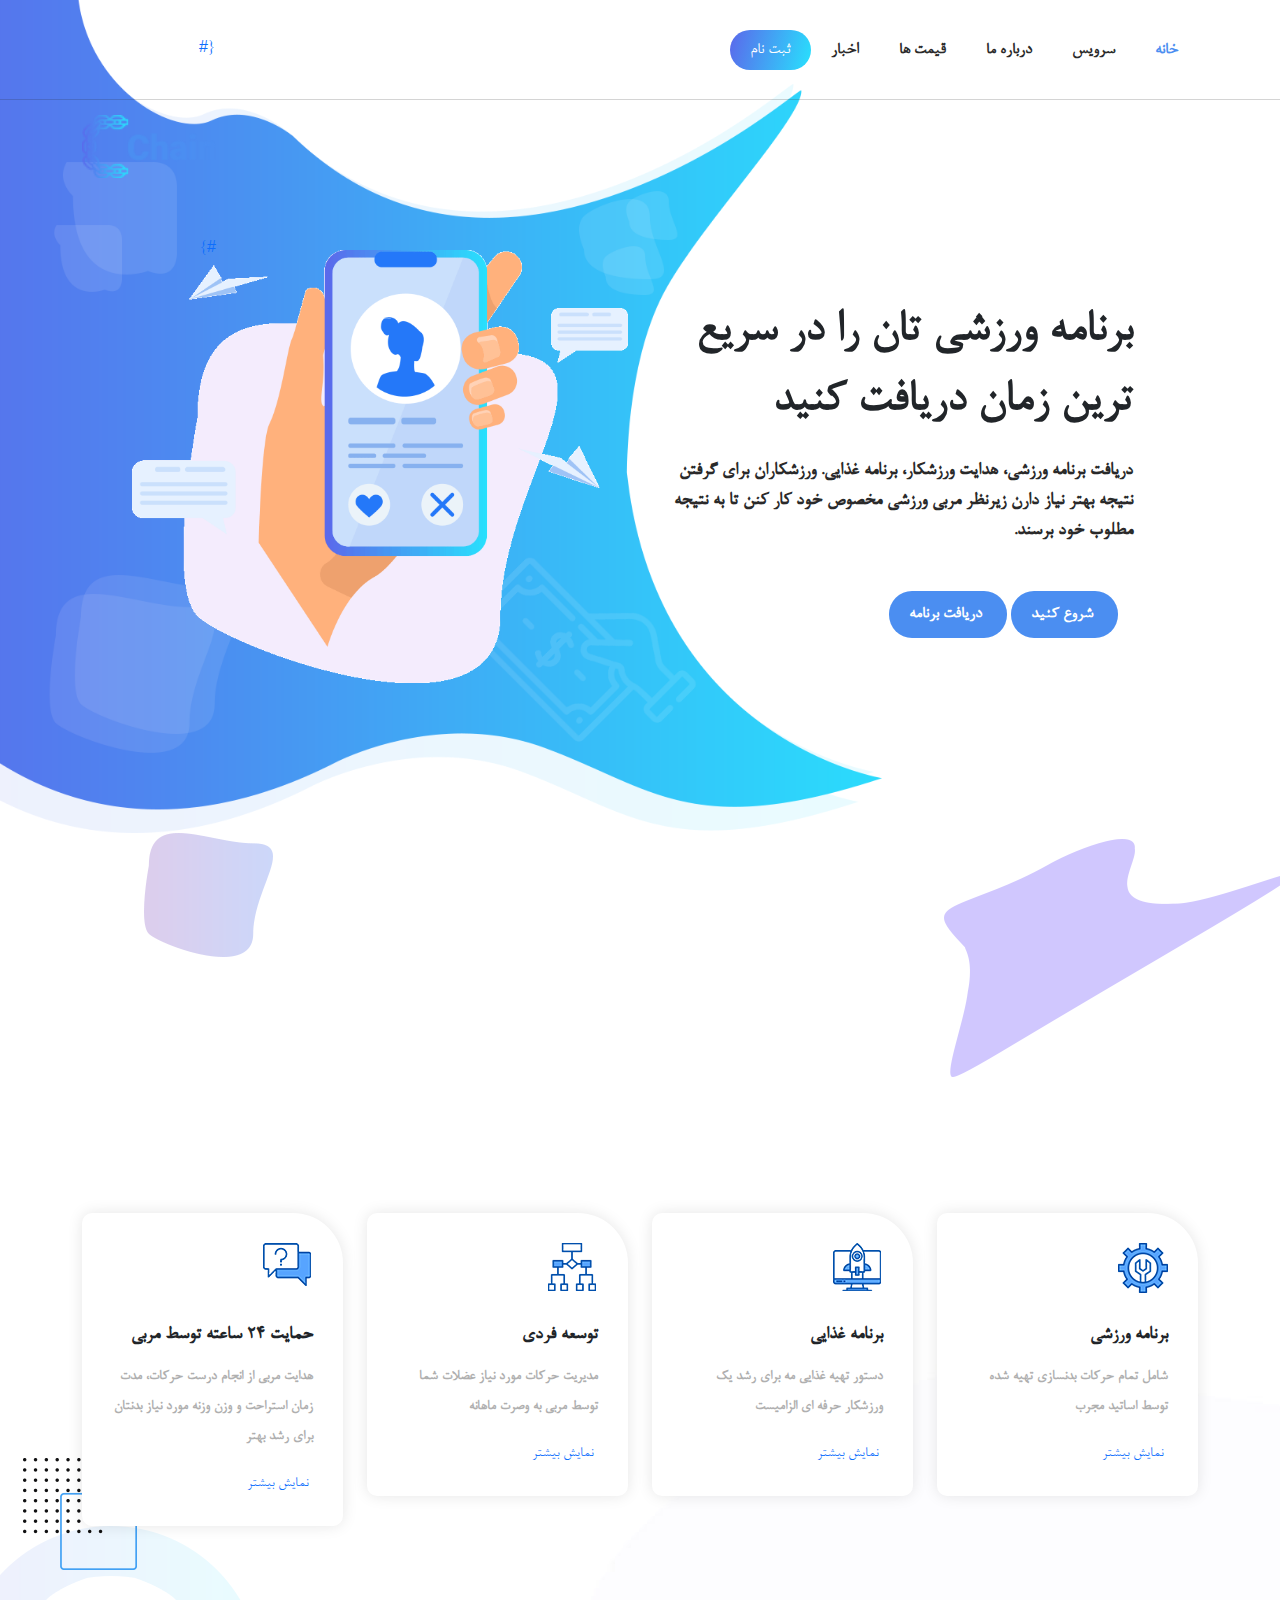
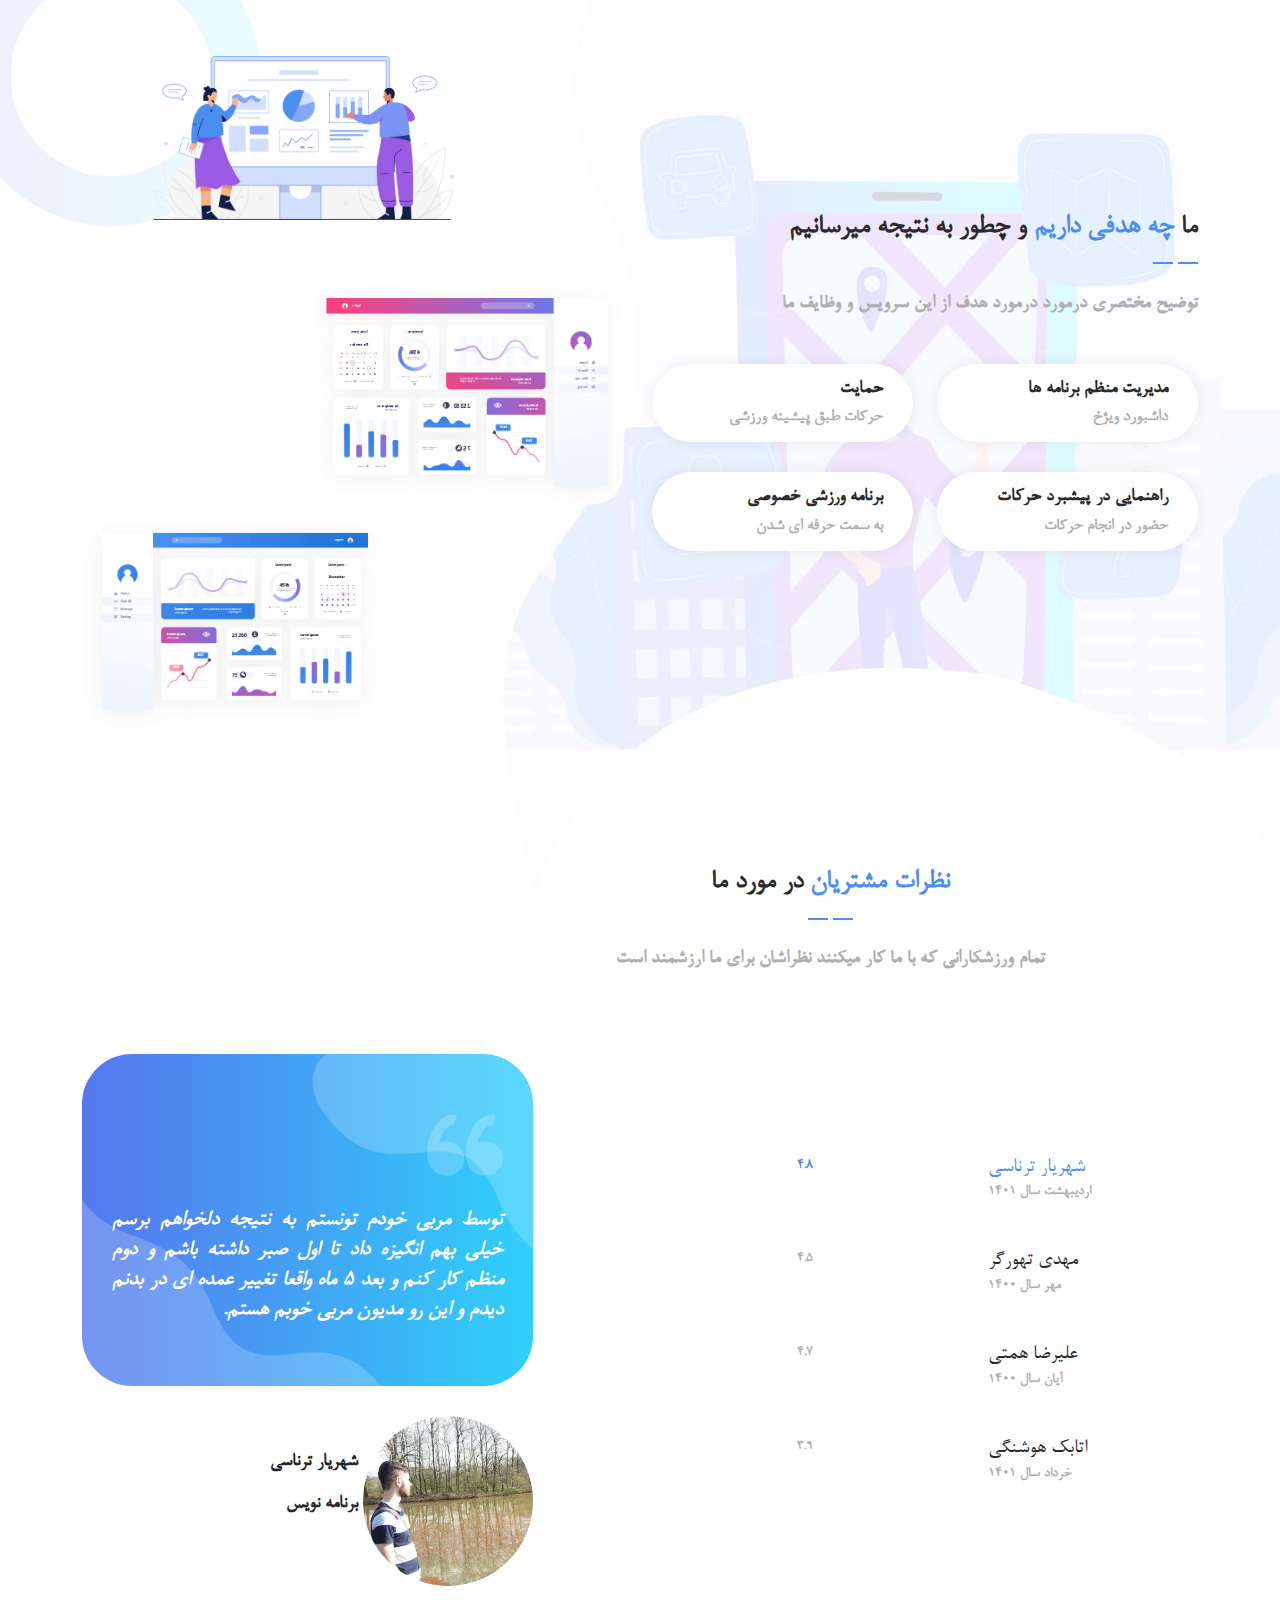
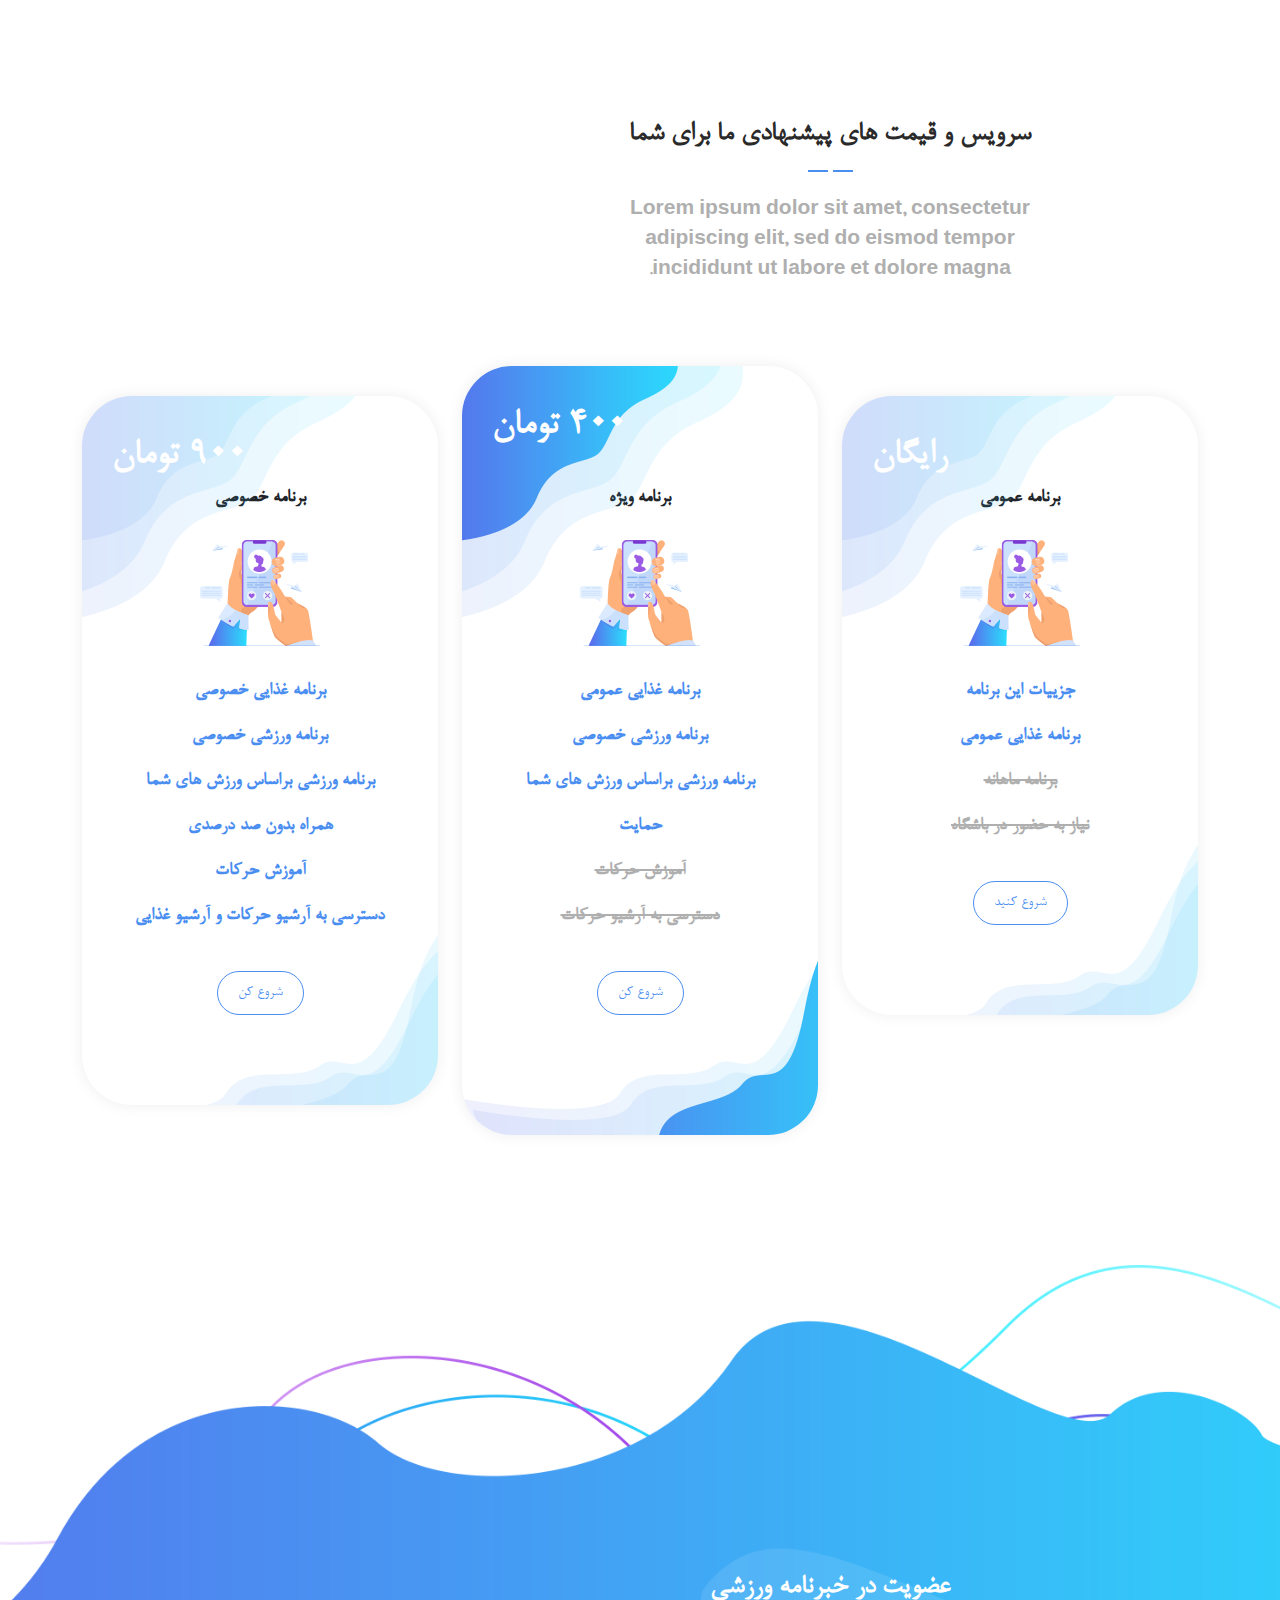
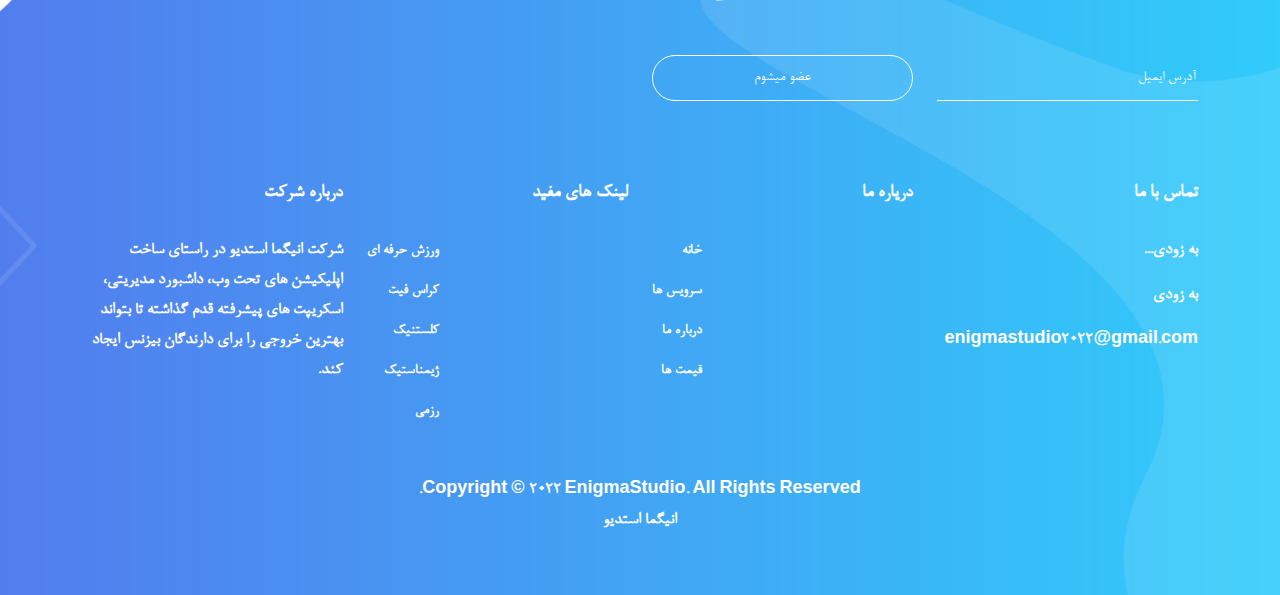
==== templates/index.html @ 5695d3a9 "all design main page sets" ====
<!DOCTYPE html>
<html lang="en">
<head>
    <meta charset="UTF-8">
    <meta name="viewport" content="width=device-width, initial-scale=1, shrink-to-fit=no">
    <meta name="description" content="دریافت برنامه ورزشی توسط اساتید مجرب و سایتی برای رشد فردی یک ورزشکار">
    <meta name="author" content="Shahriyar Tarnasi">
    <title>Coach Program</title>
    <link href="/assets/site/vendor/bootstrap/css/bootstrap.min.css" rel="stylesheet">
    <link rel="stylesheet" href="https://use.fontawesome.com/releases/v5.8.1/css/all.css"
          integrity="sha384-50oBUHEmvpQ+1lW4y57PTFmhCaXp0ML5d60M1M7uH2+nqUivzIebhndOJK28anvf" crossorigin="anonymous">
    <link rel="stylesheet" href="/assets/site/css/main.css">
    <link rel="stylesheet" href="/assets/site/css/animated.css">
    <link rel="stylesheet" href="/assets/site/css/owl.css">
</head>
<body dir="rtl">
<!-- ***** Preloader Start ***** -->
<div id="js-preloader" class="js-preloader">
    <div class="preloader-inner">
        <span class="dot"></span>
        <div class="dots">
            <span></span>
            <span></span>
            <span></span>
        </div>
    </div>
</div>
<!-- ***** Preloader End ***** -->

<!-- ***** Header Area Start ***** -->
<header class="header-area header-sticky wow slideInDown" data-wow-duration="0.75s" data-wow-delay="0s">
    <div class="container">
        <div class="row">
            <div class="col-12">
                <nav class="main-nav">
                    <!-- ***** Logo Start ***** -->
                    <a href="index.html" class="logo">
                        {#                        <img src="/assets/site/images/logo.png" alt="Chain App Dev">#}
                    </a>
                    <!-- ***** Logo End ***** -->
                    <!-- ***** Menu Start ***** -->
                    <ul class="nav">
                        <li class="scroll-to-section"><a href="#top" class="active">خانه</a></li>
                        <li class="scroll-to-section"><a href="#services">سرویس</a></li>
                        <li class="scroll-to-section"><a href="#about">درباره ما</a></li>
                        <li class="scroll-to-section"><a href="#pricing">قیمت ها</a></li>
                        <li class="scroll-to-section"><a href="#newsletter">اخبار</a></li>
                        <li>
                            <div class="gradient-button"><a id="modal_trigger" href="#modal"><i
                                    class="fa fa-sign-in-alt"></i> ثبت نام</a></div>
                        </li>
                    </ul>
                    <a class='menu-trigger'>
                        <span>منو</span>
                    </a>
                    <!-- ***** Menu End ***** -->
                </nav>
            </div>
        </div>
    </div>
</header>
<!-- ***** Header Area End ***** -->
<div id="modal" class="popupContainer" style="display:none;">
    <div class="popupHeader">
        <span class="header_title">ورود</span>
        <span class="modal_close"><i class="fa fa-times"></i></span>
    </div>
    <section class="popupBody">
        <!-- Social Login -->
        <div class="social_login">
            <div class="action_btns">
                <div class="one_half"><a href="#" id="login_form" class="btn">ورود</a></div>
                <div class="one_half last"><a href="#" id="register_form" class="btn">ثبت نام</a></div>
            </div>
        </div>

        <!-- Username & Password Login form -->
        <div class="user_login">
            <form>
                <label>ایمیل</label>
                <input type="text"/>
                <br/>
                <label>پسورد</label>
                <input type="password"/>
                <br/>
                <div class="checkbox">
                    <input id="remember" type="checkbox"/>
                    <label for="remember">مرا به خاطر بسپار</label>
                </div>
                <div class="action_btns">
                    <div class="one_half"><a href="#" class="btn back_btn"><i class="fa fa-angle-double-left"></i> برگشت</a>
                    </div>
                    <div class="one_half last"><a href="#" class="btn btn_red">ورود</a></div>
                </div>
            </form>

            <a href="#" class="forgot_password">فراموشی رمز عبور؟</a>
        </div>
        <div class="user_register">
            <form>
                <label>نام و نام خانوادگی</label>
                <input type="text"/>
                <br/>
                <label>ایمیل</label>
                <input type="email"/>
                <br/>
                <label>پسورد</label>
                <input type="password"/>
                <br/>
                <div class="checkbox">
                    <input id="send_updates" type="checkbox"/>
                    <label for="send_updates">دریافت ایمیل اخبار ورزشی</label>
                </div>

                <div class="action_btns">
                    <div class="one_half"><a href="#" class="btn back_btn"><i class="fa fa-angle-double-left"></i> برگشت</a>
                    </div>
                    <div class="one_half last"><a href="#" class="btn btn_red">ثبت نام</a></div>
                </div>
            </form>
        </div>
    </section>
</div>
<div class="main-banner wow fadeIn" id="top" data-wow-duration="1s" data-wow-delay="0.5s">
    <div class="container">
        <div class="row">
            <div class="col-lg-12">
                <div class="row">
                    <div class="col-lg-6 align-self-center">
                        <div class="left-content show-up header-text wow fadeInLeft" data-wow-duration="1s"
                             data-wow-delay="1s">
                            <div class="row">
                                <div class="col-lg-12">
                                    <h2>برنامه ورزشی تان را در سریع ترین زمان دریافت کنید</h2>
                                    <p>دریافت برنامه ورزشی، هدایت ورزشکار، برنامه غذایی. ورزشکاران برای گرفتن نتیجه بهتر
                                        نیاز دارن زیرنظر مربی ورزشی مخصوص خود کار کنن تا به نتیجه مطلوب خود برسند.</p>
                                </div>
                                <div class="col-lg-12">
                                    <div class="white-button first-button scroll-to-section">
                                        <a href="#contact"><i class="fa fa-circle-notch"></i> شروع کنید </a>
                                    </div>
                                    <div class="white-button scroll-to-section">
                                        <a href="#contact"><i class="fa fa-receipt"></i> دریافت برنامه </a>
                                    </div>
                                </div>
                            </div>
                        </div>
                    </div>
                    <div class="col-lg-6">
                        <div class="right-image wow fadeInRight" data-wow-duration="1s" data-wow-delay="0.5s">
                            <img src="/assets/site/images/slider-dec.png" alt="">
                        </div>
                    </div>
                </div>
            </div>
        </div>
    </div>
</div>
<div id="services" class="services section">
    <div class="container">
        <div class="row">
            <div class="col-lg-8 offset-lg-2">
                <div class="section-heading  wow fadeInDown" data-wow-duration="1s" data-wow-delay="0.5s">
                    <h4 class="h3">دریافت <em>برنامه و تغذیه</em> برای شما</h4>
                    <img src="/assets/site/images/heading-line-dec.png" alt="">
                    <p>ویزگی های برنامه شامل تمام حرکات بدنسازی که در داشبورد شما قابل نمایش است. همچنین تمام غذا هایی
                        مه یک ورزشکار در مسیر رشد خود نیاز دارد در پنل خود به راحتی قابل دسترسی است.</p>
                </div>
            </div>
        </div>
    </div>
    <div class="container">
        <div class="row">
            <div class="col-lg-3">
                <div class="service-item first-service">
                    <div class="icon"></div>
                    <h4>برنامه ورزشی</h4>
                    <p>شامل تمام حرکات بدنسازی تهیه شده توسط اساتید مجرب</p>
                    <div class="text-button">
                        <a href="#"><i class="fa fa-arrow-left"></i> نمایش بیشتر</a>
                    </div>
                </div>
            </div>
            <div class="col-lg-3">
                <div class="service-item second-service">
                    <div class="icon"></div>
                    <h4>برنامه غذایی</h4>
                    <p>دستور تهیه غذایی مه برای رشد یک ورزشکار حرفه ای الزامیست</p>
                    <div class="text-button">
                        <a href="#"><i class="fa fa-arrow-left"></i> نمایش بیشتر</a>
                    </div>
                </div>
            </div>
            <div class="col-lg-3">
                <div class="service-item third-service">
                    <div class="icon"></div>
                    <h4>توسعه فردی</h4>
                    <p>مدیریت حرکات مورد نیاز عضلات شما توسط مربی به وصرت ماهانه</p>
                    <div class="text-button">
                        <a href="#"><i class="fa fa-arrow-left"></i> نمایش بیشتر</a>
                    </div>
                </div>
            </div>
            <div class="col-lg-3">
                <div class="service-item fourth-service">
                    <div class="icon"></div>
                    <h4>حمایت 24 ساعته توسط مربی</h4>
                    <p>هدایت مربی از انجام درست حرکات، مدت زمان استراحت و وزن وزنه مورد نیاز بدنتان برای رشد بهتر</p>
                    <div class="text-button">
                        <a href="#"><i class="fa fa-arrow-left"></i> نمایش بیشتر</a>
                    </div>
                </div>
            </div>
        </div>
    </div>
</div>

<div id="about" class="about-us section">
    <div class="container">
        <div class="row">
            <div class="col-lg-6 align-self-center">
                <div class="section-heading">
                    <h4>ما <em>چه هدفی داریم</em> و چطور به نتیجه میرسانیم</h4>
                    <img src="/assets/site/images/heading-line-dec.png" alt="">
                    <p>توضیح مختصری درمورد درمورد هدف از این سرویس و وظایف ما</p>
                </div>
                <div class="row">
                    <div class="col-lg-6">
                        <div class="box-item">
                            <h4><a href="#">مدیریت منظم برنامه ها</a></h4>
                            <p>داشبورد ویژخ</p>
                        </div>
                    </div>
                    <div class="col-lg-6">
                        <div class="box-item">
                            <h4><a href="#">حمایت</a></h4>
                            <p>حرکات طبق پیشینه ورزشی</p>
                        </div>
                    </div>
                    <div class="col-lg-6">
                        <div class="box-item">
                            <h4><a href="#">راهنمایی در پیشبرد حرکات</a></h4>
                            <p>حضور در انجام حرکات</p>
                        </div>
                    </div>
                    <div class="col-lg-6">
                        <div class="box-item">
                            <h4><a href="#">برنامه ورزشی خصوصی</a></h4>
                            <p>به سمت حرفه ای شدن</p>
                        </div>
                    </div>
                </div>
            </div>
            <div class="col-lg-6">
                <div class="right-image">
                    <img src="/assets/site/images/about-right-dec.png" alt="">
                </div>
            </div>
        </div>
    </div>
</div>

<div id="clients" class="the-clients">
    <div class="container">
        <div class="row">
            <div class="col-lg-8 offset-lg-2">
                <div class="section-heading">
                    <h4><em>نظرات مشتریان</em> در مورد ما</h4>
                    <img src="/assets/site/images/heading-line-dec.png" alt="">
                    <p>تمام ورزشکارانی که با ما کار میکنند نظراشان برای ما ارزشمند است</p>
                </div>
            </div>
            <div class="col-lg-12">
                <div class="naccs">
                    <div class="grid">
                        <div class="row">
                            <div class="col-lg-7 align-self-center">
                                <div class="menu">
                                    <div class="first-thumb active">
                                        <div class="thumb">
                                            <div class="row">
                                                <div class="col-lg-4 col-sm-4 col-12">
                                                    <h4>شهریار ترناسی</h4>
                                                    <span class="date">اردیبهشت سال 1401</span>
                                                </div>
                                                <div class="col-lg-4 col-sm-4 col-12">
                                                    <i class="fa fa-star"></i>
                                                    <i class="fa fa-star"></i>
                                                    <i class="fa fa-star"></i>
                                                    <i class="fa fa-star"></i>
                                                    <i class="fa fa-star"></i>
                                                    <span class="rating">4.8</span>
                                                </div>
                                            </div>
                                        </div>
                                    </div>
                                    <div>
                                        <div class="thumb">
                                            <div class="row">
                                                <div class="col-lg-4 col-sm-4 col-12">
                                                    <h4>مهدی تهورگر</h4>
                                                    <span class="date">مهر سال 1400</span>
                                                </div>
                                                <div class="col-lg-4 col-sm-4 col-12">
                                                    <i class="fa fa-star"></i>
                                                    <i class="fa fa-star"></i>
                                                    <i class="fa fa-star"></i>
                                                    <i class="fa fa-star"></i>
                                                    <i class="fa fa-star"></i>
                                                    <span class="rating">4.5</span>
                                                </div>
                                            </div>
                                        </div>
                                    </div>
                                    <div>
                                        <div class="thumb">
                                            <div class="row">
                                                <div class="col-lg-4 col-sm-4 col-12">
                                                    <h4>علیرضا همتی</h4>
                                                    <span class="date">آیان سال 1400</span>
                                                </div>
                                                <div class="col-lg-4 col-sm-4 col-12">
                                                    <i class="fa fa-star"></i>
                                                    <i class="fa fa-star"></i>
                                                    <i class="fa fa-star"></i>
                                                    <i class="fa fa-star"></i>
                                                    <i class="fa fa-star"></i>
                                                    <span class="rating">4.7</span>
                                                </div>
                                            </div>
                                        </div>
                                    </div>
                                    <div>
                                        <div class="thumb">
                                            <div class="row">
                                                <div class="col-lg-4 col-sm-4 col-12">
                                                    <h4>اتابک هوشنگی</h4>
                                                    <span class="date">خرداد سال 1401</span>
                                                </div>
                                                <div class="col-lg-4 col-sm-4 col-12">
                                                    <i class="fa fa-star"></i>
                                                    <i class="fa fa-star"></i>
                                                    <i class="fa fa-star"></i>
                                                    <i class="fa fa-star"></i>
                                                    <i class="fa fa-star"></i>
                                                    <span class="rating">3.9</span>
                                                </div>
                                            </div>
                                        </div>
                                    </div>
                                </div>
                            </div>
                            <div class="col-lg-5">
                                <ul class="nacc">
                                    <li class="active">
                                        <div>
                                            <div class="thumb">
                                                <div class="row">
                                                    <div class="col-lg-12">
                                                        <div class="client-content">
                                                            <img src="/assets/site/images/quote.png" alt="">
                                                            <p>توسط مربی خودم تونستم به نتیجه دلخواهم برسم خیلی بهم
                                                                انگیزه داد تا اول صبر داشته باشم و دوم منظم کار کنم و
                                                                بعد 5 ماه واقعا تغییر عمده ای در بدنم دیدم و این رو
                                                                مدیون مربی خوبم هستم.</p>
                                                        </div>
                                                        <div class="down-content">
                                                            <img src="/assets/site/images/tarnasi.png" alt="tarnasi">
                                                            <div class="right-content">
                                                                <h4>شهریار ترناسی</h4>
                                                                <span>برنامه نویس</span>
                                                            </div>
                                                        </div>
                                                    </div>
                                                </div>
                                            </div>
                                        </div>
                                    </li>
                                    <li>
                                        <div>
                                            <div class="thumb">
                                                <div class="row">
                                                    <div class="col-lg-12">
                                                        <div class="client-content">
                                                            <img src="/assets/site/images/quote.png" alt="">
                                                            <p>“CTO, Lorem ipsum dolor sit amet, consectetur adpiscing
                                                                elit, sed do eismod tempor idunte ut labore et dolore
                                                                magna aliqua darwin kengan
                                                                lorem ipsum dolor sit amet, consectetur picing elit
                                                                massive big blasta.”</p>
                                                        </div>
                                                        <div class="down-content">
                                                            <img src="/assets/site/images/client-image.jpg" alt="">
                                                            <div class="right-content">
                                                                <h4>Jake H. Nyo</h4>
                                                                <span>CTO of Digital Company</span>
                                                            </div>
                                                        </div>
                                                    </div>
                                                </div>
                                            </div>
                                        </div>
                                    </li>
                                    <li>
                                        <div>
                                            <div class="thumb">
                                                <div class="row">
                                                    <div class="col-lg-12">
                                                        <div class="client-content">
                                                            <img src="/assets/site/images/quote.png" alt="">
                                                            <p>“May, Lorem ipsum dolor sit amet, consectetur adpiscing
                                                                elit, sed do eismod tempor idunte ut labore et dolore
                                                                magna aliqua darwin kengan
                                                                lorem ipsum dolor sit amet, consectetur picing elit
                                                                massive big blasta.”</p>
                                                        </div>
                                                        <div class="down-content">
                                                            <img src="/assets/site/images/client-image.jpg" alt="">
                                                            <div class="right-content">
                                                                <h4>May C.</h4>
                                                                <span>Founder of Catherina Co.</span>
                                                            </div>
                                                        </div>
                                                    </div>
                                                </div>
                                            </div>
                                        </div>
                                    </li>
                                    <li>
                                        <div>
                                            <div class="thumb">
                                                <div class="row">
                                                    <div class="col-lg-12">
                                                        <div class="client-content">
                                                            <img src="/assets/site/images/quote.png" alt="">
                                                            <p>“Lorem ipsum dolor sit amet, consectetur adpiscing elit,
                                                                sed do eismod tempor idunte ut labore et dolore magna
                                                                aliqua darwin kengan
                                                                lorem ipsum dolor sit amet, consectetur picing elit
                                                                massive big blasta.”</p>
                                                        </div>
                                                        <div class="down-content">
                                                            <img src="/assets/site/images/client-image.jpg" alt="">
                                                            <div class="right-content">
                                                                <h4>Random Staff</h4>
                                                                <span>Manager, Digital Company</span>
                                                            </div>
                                                        </div>
                                                    </div>
                                                </div>
                                            </div>
                                        </div>
                                    </li>
                                    <li>
                                        <div>
                                            <div class="thumb">
                                                <div class="row">
                                                    <div class="col-lg-12">
                                                        <div class="client-content">
                                                            <img src="/assets/site/images/quote.png" alt="">
                                                            <p>“Mark, Lorem ipsum dolor sit amet, consectetur adpiscing
                                                                elit, sed do eismod tempor idunte ut labore et dolore
                                                                magna aliqua darwin kengan
                                                                lorem ipsum dolor sit amet, consectetur picing elit
                                                                massive big blasta.”</p>
                                                        </div>
                                                        <div class="down-content">
                                                            <img src="/assets/site/images/client-image.jpg" alt="">
                                                            <div class="right-content">
                                                                <h4>Mark Am</h4>
                                                                <span>CTO, Amber Do Company</span>
                                                            </div>
                                                        </div>
                                                    </div>
                                                </div>
                                            </div>
                                        </div>
                                    </li>
                                </ul>
                            </div>
                        </div>
                    </div>
                </div>
            </div>
        </div>
    </div>
</div>

<div id="pricing" class="pricing-tables">
    <div class="container">
        <div class="row">
            <div class="col-lg-8 offset-lg-2">
                <div class="section-heading">
                    <h4>سرویس و قیمت های پیشنهادی ما برای شما</h4>
                    <img src="/assets/site/images/heading-line-dec.png" alt="">
                    <p>Lorem ipsum dolor sit amet, consectetur adipiscing elit, sed do eismod tempor incididunt ut
                        labore et dolore magna.</p>
                </div>
            </div>
            <div class="col-lg-4">
                <div class="pricing-item-regular">
                    <span class="price">رایگان</span>
                    <h4>برنامه عمومی</h4>
                    <div class="icon">
                        <img src="/assets/site/images/pricing-table-01.png" alt="">
                    </div>
                    <ul>
                        <li>جزییات این برنامه</li>
                        <li>برنامه غذایی عمومی</li>
                        <li class="non-function">برنامه ماهانه</li>
                        <li class="non-function">نیاز به حضور در باشگاه</li>
                    </ul>
                    <div class="border-button">
                        <a href="#">شروع کنید</a>
                    </div>
                </div>
            </div>
            <div class="col-lg-4">
                <div class="pricing-item-pro">
                    <span class="price">400 تومان</span>
                    <h4>برنامه ویژه</h4>
                    <div class="icon">
                        <img src="/assets/site/images/pricing-table-01.png" alt="">
                    </div>
                    <ul>
                        <li>برنامه غذایی عمومی</li>
                        <li>برنامه ورزشی خصوصی</li>
                        <li>برنامه ورزشی براساس ورزش های شما</li>
                        <li>حمایت</li>
                        <li class="non-function">آموزش حرکات</li>
                        <li class="non-function">دسترسی به آرشیو حرکات</li>
                    </ul>
                    <div class="border-button">
                        <a href="#">شروع کن</a>
                    </div>
                </div>
            </div>
            <div class="col-lg-4">
                <div class="pricing-item-regular">
                    <span class="price">900 تومان</span>
                    <h4>برنامه خصوصی</h4>
                    <div class="icon">
                        <img src="/assets/site/images/pricing-table-01.png" alt="">
                    </div>
                    <ul>
                        <li>برنامه غذایی خصوصی</li>
                        <li>برنامه ورزشی خصوصی</li>
                        <li>برنامه ورزشی براساس ورزش های شما</li>
                        <li>همراه بدون صد درصدی</li>
                        <li>آموزش حرکات</li>
                        <li>دسترسی به آرشیو حرکات و آرشیو غذایی</li>
                    </ul>
                    <div class="border-button">
                        <a href="#">شروع کن</a>
                    </div>
                </div>
            </div>
        </div>
    </div>
</div>

<footer id="newsletter">
    <div class="container">
        <div class="row">
            <div class="col-lg-8 offset-lg-2">
                <div class="section-heading">
                    <h4>عضویت در خبرنامه ورزشی</h4>
                </div>
            </div>
            <div class="col-lg-6 offset-lg-3">
                <form id="search" action="#" method="GET">
                    <div class="row">
                        <div class="col-lg-6 col-sm-6">
                            <fieldset>
                                <input type="address" name="address" class="email" placeholder="آدرس ایمیل"
                                       autocomplete="on" required>
                            </fieldset>
                        </div>
                        <div class="col-lg-6 col-sm-6">
                            <fieldset>
                                <button type="submit" class="main-button"><i
                                        class="fa fa-angle-left"></i> عضو میشوم
                                </button>
                            </fieldset>
                        </div>
                    </div>
                </form>
            </div>
        </div>
        <div class="row">
            <div class="col-lg-3">
                <div class="footer-widget">
                    <h4>تماس با ما</h4>
                    <p>به زودی...</p>
                    <p><a href="#">به زودی</a></p>
                    <p><a href="#">enigmastudio2022@gmail.com</a></p>
                </div>
            </div>
            <div class="col-lg-3">
                <div class="footer-widget">
                    <h4>دریاره ما</h4>
                    <ul>
                        <li><a href="#">خانه</a></li>
                        <li><a href="#">سرویس ها</a></li>
                        <li><a href="#">درباره ما</a></li>
                        <li><a href="#">قیمت ها</a></li>
                    </ul>
                </div>
            </div>
            <div class="col-lg-3">
                <div class="footer-widget">
                    <h4>لینک های مفید</h4>
                    <ul>
                        <li><a href="#">ورزش حرفه ای</a></li>
                        <li><a href="#">کراس فیت</a></li>
                        <li><a href="#">کلستنیک</a></li>
                        <li><a href="#">ژیمناستیک</a></li>
                        <li><a href="#">رزمی</a></li>
                    </ul>
                </div>
            </div>
            <div class="col-lg-3">
                <div class="footer-widget">
                    <h4>درباره شرکت</h4>
                    <div class="logo">
                    </div>
                    <p>شرکت انیگما استدیو در راستای ساخت اپلیکیشن های تحت وب، داشبورد مدیریتی، اسکریپت های پیشرفته قدم
                        گذاشته تا بتواند بهترین خروجی را برای دارندگان بیزنس ایجاد کند.</p>
                </div>
            </div>
            <div class="col-lg-12">
                <div class="copyright-text">
                    <p>Copyright © 2022 EnigmaStudio. All Rights Reserved.
                        <br><a href="https://enigmastudio.dev/" target="_blank"
                                       title="css templates">انیگما استدیو</a></p>
                </div>
            </div>
        </div>
    </div>
</footer>


<!-- Scripts -->
<script src="/assets/site/vendor/jquery/jquery.min.js"></script>
<script src="/assets/site/vendor/bootstrap/js/bootstrap.bundle.min.js"></script>
<script src="/assets/site/js/owl-carousel.js"></script>
<script src="/assets/site/js/animation.js"></script>
<script src="/assets/site/js/imagesloaded.js"></script>
<script src="/assets/site/js/popup.js"></script>
<script src="/assets/site/js/custom.js"></script>
</body>
</html>
---- assets/site/css/main.css ----
@font-face {
    font-family: 'Nazanin';
    src: url('../fonts/nazanin.ttf') format('truetype');
}

html, body, div, span, applet, object, iframe, h1, h2, h3, h4, h5, h6, p, blockquote, div
pre, a, abbr, acronym, address, big, cite, code, del, dfn, em, font, img, ins, kbd, q,
s, samp, small, strike, strong, sub, sup, tt, var, b, u, i, center, dl, dt, dd, ol, ul, li,
figure, header, nav, section, article, aside, footer, figcaption {
    margin: 0;
    padding: 0;
    border: 0;
    outline: 0;
}

/* clear fix */
.grid:after {
    content: '';
    display: block;
    clear: both;
}

/* ---- .grid-item ---- */

.grid-sizer,
.grid-item {
    width: 50%;
}

.grid-item {
    float: left;
}

.grid-item img {
    display: block;
    max-width: 100%;
}

.clearfix:after {
    content: ".";
    display: block;
    clear: both;
    visibility: hidden;
    line-height: 0;
    height: 0;
}

.clearfix {
    display: inline-block;
}

html[xmlns] .clearfix {
    display: block;
}

* html .clearfix {
    height: 1%;
}

ul, li {
    padding: 0;
    margin: 0;
    list-style: none;
    font-size: 20px !important;
    font-weight: bold;
}

header, nav, section, article, aside, footer, hgroup {
    display: block;
}

* {
    box-sizing: border-box;
}

html, body {
    font-family: Nazanin, sans-serif;
    font-weight: 400;
    background-color: #fff;
    -ms-text-size-adjust: 100%;
    -webkit-font-smoothing: antialiased;
    -moz-osx-font-smoothing: grayscale;
}

a {
    text-decoration: none !important;
}

h1, h2, h3, h4, h5, h6 {
    margin-top: 0px;
    margin-bottom: 0px;
}

ul {
    margin-bottom: 0px;
}

p {
    font-size: 18px;
    line-height: 30px;
    font-weight: bold;
    color: #afafaf;
}

img {
    width: 100%;
    overflow: hidden;
}

/* 
---------------------------------------------
global styles
--------------------------------------------- 
*/
html,
body {
    background: #fff;
    font-family: Nazanin, sans-serif;
}

::selection {
    background: #4b8ef1;
    color: #fff !important;
}

::-moz-selection {
    background: #4b8ef1;
    color: #fff !important;
}

@media (max-width: 991px) {
    html, body {
        overflow-x: hidden;
    }

    .mobile-top-fix {
        margin-top: 30px;
        margin-bottom: 0px;
    }

    .mobile-bottom-fix {
        margin-bottom: 30px;
    }

    .mobile-bottom-fix-big {
        margin-bottom: 60px;
    }
}

.section-heading {
    position: relative;
    z-index: 2;
}

.section-heading h4 {
    color: #2a2a2a;
    font-size: 30px;
    font-weight: 700;
    text-transform: capitalize;
    margin-bottom: 10px;
}

.section-heading h4 em {
    font-style: normal;
    color: #4b8ef1;
}

.section-heading img {
    width: 45px;
    height: 2px;
}

.section-heading p {
    margin-top: 10px;
    font-size: 21px;
    font-weight: bold;
}

.show-up {
    position: relative;
    z-index: 2;
}

.white-button a {
    display: inline-block !important;
    padding: 10px 20px !important;
    color: #4b8ef1 !important;
    text-transform: capitalize;
    font-size: 18px;
    background-color: #fff;
    border-radius: 23px;
    font-weight: bold !important;
    letter-spacing: 0.3px !important;
    transition: all .5s;
}

.white-button a i {
    margin-left: 5px;
    font-size: 18px;
}

.white-button a:hover {
    background-color: #4b8ef1;
    color: #bab6b6 !important;
}

.text-button a {
    font-size: 15px;
}

.text-button a i {
    margin-left: 5px;
    font-size: 14px;
    transition: all .3s;
}

.text-button a:hover i {
    margin-left: 8px;
}

.gradient-button a {
    display: inline-block !important;
    padding: 10px 20px !important;
    color: #fff !important;
    text-transform: capitalize;
    font-size: 15px;
    background: rgb(19, 175, 240);
    background: linear-gradient(105deg, rgba(91, 104, 235, 1) 0%, rgba(40, 225, 253, 1) 100%);
    border-radius: 23px;
    font-weight: 500 !important;
    letter-spacing: 0.3px !important;
    transition: all .5s;
}

.gradient-button a:hover {
    color: #fff !important;
    background: rgb(19, 175, 240);
    background: linear-gradient(105deg, rgba(91, 104, 235, 1) 0%, rgba(40, 225, 253, 1) 100%);
}

.border-button a {
    display: inline-block !important;
    padding: 10px 20px !important;
    color: #4b8ef1 !important;
    border: 1px solid #4b8ef1;
    text-transform: capitalize;
    font-size: 15px;
    display: inline-block;
    background-color: #fff;
    border-radius: 23px;
    font-weight: 500 !important;
    letter-spacing: 0.3px !important;
    transition: all .5s;
}

.border-button a:hover {
    background-color: #4b8ef1;
    color: #fff !important;
}


/* 
---------------------------------------------
header
--------------------------------------------- 
*/

.background-header {
    background-color: #fff !important;
    height: 80px !important;
    border-bottom: none !important;
    position: fixed !important;
    top: 0px;
    left: 0px;
    right: 0px;
    box-shadow: 0px 5px 8px rgba(0, 0, 0, 0.03);
}

.background-header .logo,
.background-header .main-nav .nav li a {
    color: #fff;
}

.background-header .main-nav .nav li:hover a {
    color: #4b8ef1;
}

.background-header .nav li a.active {
    position: relative;
    color: #fff;
}

.background-header .nav li a.active:after {
    position: absolute;
    width: 100%;
    height: 1px;
    background-color: #4b8ef1;
    content: '';
    left: 50%;
    bottom: -20px;
    transform: translateX(-50%);
}

.background-header .nav li:last-child a.active:after {
    background-color: transparent;
}

.header-area {
    background-color: transparent;
    border-bottom: 1px solid rgba(42, 42, 42, 0.2);
    position: absolute;
    left: 0px;
    right: 0px;
    z-index: 100;
    height: 100px;
    -webkit-transition: all .5s ease 0s;
    -moz-transition: all .5s ease 0s;
    -o-transition: all .5s ease 0s;
    transition: all .5s ease 0s;
}

.header-area .main-nav {
    min-height: 80px;
    background: transparent;
}

.header-area .main-nav .logo {
    float: left;
    -webkit-transition: all 0.3s ease 0s;
    -moz-transition: all 0.3s ease 0s;
    -o-transition: all 0.3s ease 0s;
    transition: all 0.3s ease 0s;
}

.header-area .main-nav .logo {
    line-height: 100px;
    float: left;
    -webkit-transition: all 0.3s ease 0s;
    -moz-transition: all 0.3s ease 0s;
    -o-transition: all 0.3s ease 0s;
    transition: all 0.3s ease 0s;
}

.background-header .main-nav .logo {
    line-height: 80px;
}

.background-header .main-nav .nav {
    margin-top: 20px !important;
}

.header-area .main-nav .nav {
    float: right;
    margin-top: 30px;
    margin-right: 0px;
    background-color: transparent;
    -webkit-transition: all 0.3s ease 0s;
    -moz-transition: all 0.3s ease 0s;
    -o-transition: all 0.3s ease 0s;
    transition: all 0.3s ease 0s;
    position: relative;
    z-index: 999;
}

.header-area .main-nav .nav li {
    padding-left: 20px;
    padding-right: 20px;
}

.header-area .main-nav .nav li:nth-child(6) {
    padding-right: 0px;
    padding-left: 40px;
}

.header-area .main-nav .nav li:last-child a,
.background-header .main-nav .nav li:last-child a,
.header-area .main-nav .nav li:nth-child(6) a,
.background-header .main-nav .nav li:nth-child(6) a {
    padding: 0px 20px !important;
    font-weight: 400;
}

.header-area .main-nav .nav li:last-child a:hover,
.background-header .main-nav .nav li:last-child a:hover,
.header-area .main-nav .nav li:nth-child(6) a:hover,
.background-header .main-nav .nav li:nth-child(6) a:hover {
    color: #fff !important;
}

.header-area .main-nav .nav li a {
    display: block;
    font-weight: bold;
    font-size: 18px;
    color: #2a2a2a;
    text-transform: capitalize;
    -webkit-transition: all 0.3s ease 0s;
    -moz-transition: all 0.3s ease 0s;
    -o-transition: all 0.3s ease 0s;
    transition: all 0.3s ease 0s;
    height: 40px;
    line-height: 40px;
    border: transparent;
    letter-spacing: 1px;
}

.header-area .main-nav .nav li:hover a,
.header-area .main-nav .nav li a.active {
    color: #4b8ef1 !important;
}

.header-area .main-nav .nav li:last-child a.active {
    color: #fff !important;
}

.background-header .main-nav .nav li:hover a,
.background-header .main-nav .nav li a.active {
    color: #4b8ef1 !important;
    opacity: 1;
}

.header-area .main-nav .nav li.submenu {
    position: relative;
    padding-right: 30px;
}

.header-area .main-nav .nav li.submenu:after {
    font-family: Nazanin, sans-serif;
    content: "\f107";
    font-size: 12px;
    color: #2a2a2a;
    position: absolute;
    right: 18px;
    top: 12px;
}

.background-header .main-nav .nav li.submenu:after {
    color: #2a2a2a;
}

.header-area .main-nav .nav li.submenu ul {
    position: absolute;
    width: 200px;
    box-shadow: 0 2px 28px 0 rgba(0, 0, 0, 0.06);
    overflow: hidden;
    top: 50px;
    opacity: 0;
    transform: translateY(+2em);
    visibility: hidden;
    z-index: -1;
    transition: all 0.3s ease-in-out 0s, visibility 0s linear 0.3s, z-index 0s linear 0.01s;
}

.header-area .main-nav .nav li.submenu ul li {
    margin-left: 0px;
    padding-left: 0px;
    padding-right: 0px;
}

.header-area .main-nav .nav li.submenu ul li a {
    opacity: 1;
    display: block;
    background: #f7f7f7;
    color: #2a2a2a !important;
    padding-left: 20px;
    height: 40px;
    line-height: 40px;
    -webkit-transition: all 0.3s ease 0s;
    -moz-transition: all 0.3s ease 0s;
    -o-transition: all 0.3s ease 0s;
    transition: all 0.3s ease 0s;
    position: relative;
    font-size: 13px;
    font-weight: 400;
    border-bottom: 1px solid #eee;
}

.header-area .main-nav .nav li.submenu ul li a:hover {
    background: #fff;
    color: #4b8ef1 !important;
    padding-left: 25px;
}

.header-area .main-nav .nav li.submenu ul li a:hover:before {
    width: 3px;
}

.header-area .main-nav .nav li.submenu:hover ul {
    visibility: visible;
    opacity: 1;
    z-index: 1;
    transform: translateY(0%);
    transition-delay: 0s, 0s, 0.3s;
}

.header-area .main-nav .menu-trigger {
    cursor: pointer;
    display: block;
    position: absolute;
    top: 33px;
    width: 32px;
    height: 40px;
    text-indent: -9999em;
    z-index: 99;
    right: 40px;
    display: none;
}

.background-header .main-nav .menu-trigger {
    top: 23px;
}

.header-area .main-nav .menu-trigger span,
.header-area .main-nav .menu-trigger span:before,
.header-area .main-nav .menu-trigger span:after {
    -moz-transition: all 0.4s;
    -o-transition: all 0.4s;
    -webkit-transition: all 0.4s;
    transition: all 0.4s;
    background-color: #2a2a2a;
    display: block;
    position: absolute;
    width: 30px;
    height: 2px;
    left: 0;
}

.background-header .main-nav .menu-trigger span,
.background-header .main-nav .menu-trigger span:before,
.background-header .main-nav .menu-trigger span:after {
    background-color: #2a2a2a;
}

.header-area .main-nav .menu-trigger span:before,
.header-area .main-nav .menu-trigger span:after {
    -moz-transition: all 0.4s;
    -o-transition: all 0.4s;
    -webkit-transition: all 0.4s;
    transition: all 0.4s;
    background-color: #2a2a2a;
    display: block;
    position: absolute;
    width: 30px;
    height: 2px;
    left: 0;
    width: 75%;
}

.background-header .main-nav .menu-trigger span:before,
.background-header .main-nav .menu-trigger span:after {
    background-color: #2a2a2a;
}

.header-area .main-nav .menu-trigger span:before,
.header-area .main-nav .menu-trigger span:after {
    content: "";
}

.header-area .main-nav .menu-trigger span {
    top: 16px;
}

.header-area .main-nav .menu-trigger span:before {
    -moz-transform-origin: 33% 100%;
    -ms-transform-origin: 33% 100%;
    -webkit-transform-origin: 33% 100%;
    transform-origin: 33% 100%;
    top: -10px;
    z-index: 10;
}

.header-area .main-nav .menu-trigger span:after {
    -moz-transform-origin: 33% 0;
    -ms-transform-origin: 33% 0;
    -webkit-transform-origin: 33% 0;
    transform-origin: 33% 0;
    top: 10px;
}

.header-area .main-nav .menu-trigger.active span,
.header-area .main-nav .menu-trigger.active span:before,
.header-area .main-nav .menu-trigger.active span:after {
    background-color: transparent;
    width: 100%;
}

.header-area .main-nav .menu-trigger.active span:before {
    -moz-transform: translateY(6px) translateX(1px) rotate(45deg);
    -ms-transform: translateY(6px) translateX(1px) rotate(45deg);
    -webkit-transform: translateY(6px) translateX(1px) rotate(45deg);
    transform: translateY(6px) translateX(1px) rotate(45deg);
    background-color: #2a2a2a;
}

.background-header .main-nav .menu-trigger.active span:before {
    background-color: #2a2a2a;
}

.header-area .main-nav .menu-trigger.active span:after {
    -moz-transform: translateY(-6px) translateX(1px) rotate(-45deg);
    -ms-transform: translateY(-6px) translateX(1px) rotate(-45deg);
    -webkit-transform: translateY(-6px) translateX(1px) rotate(-45deg);
    transform: translateY(-6px) translateX(1px) rotate(-45deg);
    background-color: #2a2a2a;
}

.background-header .main-nav .menu-trigger.active span:after {
    background-color: #2a2a2a;
}

.header-area.header-sticky {
    min-height: 80px;
}

.header-area .nav {
    margin-top: 30px;
}

.header-area.header-sticky .nav li a.active {
    color: #4b8ef1;
}

@media (max-width: 1200px) {
    .header-area .main-nav .nav li {
        padding-left: 12px;
        padding-right: 12px;
    }

    .header-area .main-nav:before {
        display: none;
    }
}

@media (max-width: 992px) {
    .header-area .main-nav .nav li:last-child,
    .background-header .main-nav .nav li:last-child {
        color: #069;
    }

    .header-area .main-nav .nav li:nth-child(6),
    .background-header .main-nav .nav li:nth-child(6) {
        padding-right: 0px;
    }

    .background-header .nav li a.active:after {
        display: none;
    }
}

@media (max-width: 767px) {
    .pre-header ul.info li:last-child,
    .pre-header ul.info li:nth-child(6) {
        display: none !important;
    }

    .background-header .main-nav .nav {
        margin-top: 80px !important;
    }

    .header-area .main-nav .logo {
        color: #1e1e1e;
    }

    .header-area.header-sticky .nav li a:hover,
    .header-area.header-sticky .nav li a.active {
        color: #4b8ef1 !important;
        opacity: 1;
    }

    .header-area.header-sticky .nav li.search-icon a {
        width: 100%;
    }

    .header-area {
        background-color: #fff;
        padding: 0px 15px;
        height: 100px;
        box-shadow: none;
        text-align: center;
        box-shadow: 0px 5px 8px rgba(0, 0, 0, 0.03);
    }

    .header-area .container {
        padding: 0px;
    }

    .header-area .logo {
        margin-left: 30px;
    }

    .header-area .menu-trigger {
        display: block !important;
    }

    .header-area .main-nav {
        overflow: hidden;
    }

    .header-area .main-nav .nav {
        float: none;
        width: 100%;
        display: none;
        -webkit-transition: all 0s ease 0s;
        -moz-transition: all 0s ease 0s;
        -o-transition: all 0s ease 0s;
        transition: all 0s ease 0s;
        margin-left: 0px;
    }

    .background-header .nav {
        margin-top: 80px;
    }

    .header-area .main-nav .nav li:first-child {
        border-top: 1px solid #eee;
    }

    .header-area.header-sticky .nav {
        margin-top: 100px;
    }

    .header-area .main-nav .nav li {
        width: 100%;
        background: #fff;
        border-bottom: 1px solid #e7e7e7;
        padding-left: 0px !important;
        padding-right: 0px !important;
    }

    .header-area .main-nav .nav li a {
        height: 50px !important;
        line-height: 50px !important;
        padding: 0px !important;
        border: none !important;
        background: #f7f7f7 !important;
        color: #191a20 !important;
    }

    .header-area .main-nav .nav li a:hover {
        background: #eee !important;
        color: #4b8ef1 !important;
    }

    .header-area .main-nav .nav li.submenu ul {
        position: relative;
        visibility: inherit;
        opacity: 1;
        z-index: 1;
        transform: translateY(0%);
        transition-delay: 0s, 0s, 0.3s;
        top: 0px;
        width: 100%;
        box-shadow: none;
        height: 0px;
    }

    .header-area .main-nav .nav li.submenu ul li a {
        font-size: 12px;
        font-weight: 400;
    }

    .header-area .main-nav .nav li.submenu ul li a:hover:before {
        width: 0px;
    }

    .header-area .main-nav .nav li.submenu ul.active {
        height: auto !important;
    }

    .header-area .main-nav .nav li.submenu:after {
        color: #3B566E;
        right: 25px;
        font-size: 14px;
        top: 15px;
    }

    .header-area .main-nav .nav li.submenu:hover ul, .header-area .main-nav .nav li.submenu:focus ul {
        height: 0px;
    }
}

@media (min-width: 767px) {
    .header-area .main-nav .nav {
        display: flex !important;
    }
}

/* 
---------------------------------------------
preloader
--------------------------------------------- 
*/

.js-preloader {
    position: fixed;
    top: 0;
    left: 0;
    right: 0;
    bottom: 0;
    background-color: #fff;
    display: -webkit-box;
    display: flex;
    -webkit-box-align: center;
    align-items: center;
    -webkit-box-pack: center;
    justify-content: center;
    opacity: 1;
    visibility: visible;
    z-index: 9999;
    -webkit-transition: opacity 0.25s ease;
    transition: opacity 0.25s ease;
}

.js-preloader.loaded {
    opacity: 0;
    visibility: hidden;
    pointer-events: none;
}

@-webkit-keyframes dot {
    50% {
        -webkit-transform: translateX(96px);
        transform: translateX(96px);
    }
}

@keyframes dot {
    50% {
        -webkit-transform: translateX(96px);
        transform: translateX(96px);
    }
}

@-webkit-keyframes dots {
    50% {
        -webkit-transform: translateX(-31px);
        transform: translateX(-31px);
    }
}

@keyframes dots {
    50% {
        -webkit-transform: translateX(-31px);
        transform: translateX(-31px);
    }
}

.preloader-inner {
    position: relative;
    width: 142px;
    height: 40px;
    background: #fff;
}

.preloader-inner .dot {
    position: absolute;
    width: 16px;
    height: 16px;
    top: 12px;
    left: 15px;
    background: #4b8ef1;
    border-radius: 50%;
    -webkit-transform: translateX(0);
    transform: translateX(0);
    -webkit-animation: dot 2.8s infinite;
    animation: dot 2.8s infinite;
}

.preloader-inner .dots {
    -webkit-transform: translateX(0);
    transform: translateX(0);
    margin-top: 12px;
    margin-left: 31px;
    -webkit-animation: dots 2.8s infinite;
    animation: dots 2.8s infinite;
}

.preloader-inner .dots span {
    display: block;
    float: left;
    width: 16px;
    height: 16px;
    margin-left: 16px;
    background: #4b8ef1;
    border-radius: 50%;
}


/*
---------------------------------------------
Banner Style
--------------------------------------------- 
*/

.main-banner {
    background-repeat: no-repeat;
    background-position: center center;
    background-size: cover;
    padding: 250px 120px 150px 120px;
    position: relative;
    overflow: hidden;
}

.main-banner:after {
    content: '';
    background-image: url(../images/slider-left-dec.png);
    background-repeat: no-repeat;
    background-size: contain;
    position: absolute;
    left: 0px;
    top: 0px;
    width: 100%;
    height: 100%;
    z-index: 1;
}

.main-banner .left-content {
    margin-right: 15px;
}

.main-banner .left-content h2 {
    z-index: 2;
    position: relative;
    font-weight: 700;
    line-height: 70px;
    font-size: 50px;
    margin-bottom: 20px;
}

.main-banner .left-content p {
    margin-bottom: 45px;
    color: #2a2a2a;
    font-weight: bold;
    font-size: 20px;
}

.main-banner .left-content .first-button {
    margin-right: 15px;
}

.main-banner .left-content .white-button {
    display: inline-block;
}

.main-banner .right-image {
    text-align: center;
    position: relative;
    z-index: 20;
}

.main-banner .right-image img {
    max-width: 710px;
}

.main-banner .left-content .white-button a {
    background-color: #4b8ef1;
    color: #fff !important;
}

/* 
---------------------------------------------
Services Style
--------------------------------------------- 
*/

.services {
    padding-top: 130px;
    position: relative;
}

.services .section-heading p {
    margin-top: 10px;
    margin-left: 18%;
    margin-right: 18%;
    font-size: 21px;
}

.services .container-fluid {
    padding-left: 65px;
    padding-right: 65px;
}

.services:after {
    content: '';
    background-image: url(../images/services-left-dec.png);
    background-repeat: no-repeat;
    position: absolute;
    left: 0;
    bottom: -300px;
    width: 261px;
    height: 368px;
    z-index: 0;
}

.services:before {
    content: '';
    background-image: url(../images/services-right-dec.png);
    background-repeat: no-repeat;
    position: absolute;
    right: 0;
    top: 0;
    width: 1136px;
    height: 244px;
    z-index: 0;
}

.services .section-heading {
    text-align: center;
    margin-bottom: 80px;
}

.services .section-heading .line-dec {
    margin: 0 auto;
}

.service-item {
    position: relative;
    z-index: 1;
    padding: 30px;
    box-shadow: 0px 0px 15px rgba(0, 0, 0, 0.1);
    background-color: #fff;
    border-radius: 10px;
    border-top-right-radius: 50px;
    transition: all .3s;
}

.service-item .icon {
    margin-left: 0px;
    margin-bottom: 30px;
    background-repeat: no-repeat;
    width: 50px;
    height: 50px;
    transition: all .3s;
}

.service-item h4 {
    transition: all .3s;
    font-size: 20px;
    font-weight: 700;
    margin-bottom: 15px;
}

.service-item p {
    transition: all .3s;
    font-size: 15px;
    margin-bottom: 20px;
}

.service-item:hover h4,
.service-item:hover p,
.service-item:hover .text-button a {
    color: #fff;
}

.first-service .icon {
    background-image: url(../images/service-icon-01.png);
}

.first-service:hover .icon {
    background-image: url(../images/service-icon-hover-01.png);
}

.second-service .icon {
    background-image: url(../images/service-icon-02.png);
}

.second-service:hover .icon {
    background-image: url(../images/service-icon-hover-02.png);
}


.third-service .icon {
    background-image: url(../images/service-icon-03.png);
}

.third-service:hover .icon {
    background-image: url(../images/service-icon-hover-03.png);
}

.fourth-service .icon {
    background-image: url(../images/service-icon-04.png);
}

.fourth-service:hover .icon {
    background-image: url(../images/service-icon-hover-04.png);
}

.service-item:hover {
    background-image: url(../images/service-bg.jpg);
    background-position: right top;
    background-repeat: no-repeat;
    background-size: cover;
}


/*
---------------------------------------------
About Us
---------------------------------------------
*/

.about-us {
    padding-top: 130px;
    position: relative;
}

.about-us .section-heading {
    margin-bottom: 45px;
}

.about-us .section-heading,
.about-us .box-item,
.about-us p,
.about-us .box-item .gradient-button,
.about-us .box-item span {
    position: relative;
    z-index: 1;
}

.about-us .box-item {
    box-shadow: 0px 0px 15px rgba(0, 0, 0, 0.07);
    padding: 10px 30px;
    background-color: #fff;
    border-radius: 40px;
    margin-bottom: 30px;
}

.about-us .box-item h4 a {
    font-size: 20px;
    font-weight: 700;
    margin-top: 8px;
    color: #2a2a2a;
    transition: all .3s;
}

.about-us .box-item p {
    margin-bottom: 0px;
}

.about-us .box-item:hover h4 a {
    color: #4b8ef1;
}

.about-us .gradient-button {
    margin-top: 30px;
    margin-bottom: 10px;
}

.about-us span {
    font-size: 14px;
    color: #7a7a7a;
}

.about-us .right-image {
    position: relative;
    z-index: 1;
}

.about-us:after {
    background-image: url(../images/about-bg.jpg);
    width: 777px;
    height: 1132px;
    content: '';
    position: absolute;
    background-repeat: no-repeat;
    right: 0;
    top: 50%;
    transform: translateY(-50%);
    z-index: 0;
}


/*
---------------------------------------------
The Clients
---------------------------------------------
*/

.the-clients {
    margin-top: 130px;
}

.the-clients .section-heading {
    text-align: center;
    margin-bottom: 80px;
}

.the-clients .section-heading p {
    margin-top: 10px;
    margin-left: 18%;
    margin-right: 18%;
}

.the-clients .naccs {
    position: relative;
}

.menu .thumb h4 {
    margin-bottom: 0px;
    font-size: 22px;
    color: #2a2a2a;
}

.menu .thumb span.date {
    display: inline-block;
    margin-top: 0px;
    color: #afafaf;
}

.menu .thumb span.category,
.menu .thumb span.rating {
    font-weight: 700;
    color: #afafaf;
}

.menu .thumb i {
    color: #afafaf;
}

.the-clients .naccs .menu div {
    font-family: 'Nazanin', sans-serif !important;
    color: #fff;
    font-size: 15px;
    font-weight: bold;
    margin-bottom: 15px;
    margin-top: 15px;
    text-align: left;
    padding: 0px 15px;
    cursor: pointer;
    position: relative;
    transition: 1s all cubic-bezier(0.075, 0.82, 0.165, 1);
}

.the-clients .naccs .menu div.active h4,
.the-clients .naccs .menu div.active i,
.the-clients .naccs .menu div.active span.rating,
.the-clients .naccs .menu div.active .thumb {
    color: #4b8ef1;
}

.the-clients ul.nacc {
    position: relative;
    min-height: 100%;
    list-style: none;
    margin: 0;
    padding: 0;
    transition: 0.5s all cubic-bezier(0.075, 0.82, 0.165, 1);
}

.the-clients ul.nacc li {
    opacity: 0;
    transform: translateX(-50px);
    position: absolute;
    list-style: none;
    transition: 1s all cubic-bezier(0.075, 0.82, 0.165, 1);
}

.the-clients ul.nacc li.active {
    transition-delay: 0.3s;
    position: relative;
    z-index: 2;
    opacity: 1;
    transform: translateX(0px);
}

.the-clients ul.nacc li {
    width: 100%;
}

.the-clients .nacc .thumb .client-content img {
    width: 76px;
    height: 62px;
}

.the-clients .nacc .thumb .client-content {
    padding: 60px 30px;
    background-image: url(../images/client-bg.png);
    background-size: cover;
    border-radius: 50px;
    width: 100%;
    height: auto;
    background-repeat: no-repeat;
}

.the-clients .nacc .thumb .client-content p {
    color: #fff;
    font-weight: bold;
    font-size: 23px;
    font-style: italic;
    margin-top: 30px;
    text-align: justify;
}

.the-clients .nacc .thumb .down-content {
    margin-top: 30px;
}

.the-clients .nacc .thumb .down-content img {
    width: 170px;
    height: 170px;
    border-radius: 50%;
    display: inline;
}

.the-clients .nacc .thumb .down-content .right-content {
    display: inline-block;
    margin-left: 20px;
}

.the-clients .nacc .thumb .down-content .right-content h4 {
    font-size: 20px;
    font-weight: 700;
    margin-bottom: 15px;
}

.the-clients .nacc .thumb .down-content .right-content span {
    color: #2a2a2a;
}


/* 
---------------------------------------------
The Clients
---------------------------------------------
*/

.pricing-tables {
    padding-top: 130px;
}

.pricing-tables .section-heading {
    text-align: center;
    margin-bottom: 80px;
}

.pricing-tables .section-heading p {
    margin-top: 10px;
    margin-left: 18%;
    margin-right: 18%;
}

.pricing-item-regular {
    margin-top: 30px;
    box-shadow: 0px 0px 15px rgba(0, 0, 0, 0.07);
    border-radius: 50px;
    padding: 90px 30px;
    text-align: center;
    position: relative;
    z-index: 1;
    overflow: hidden;
}

.pricing-item-regular:before {
    position: absolute;
    top: 0;
    left: 0;
    background-image: url(../images/regular-table-top.png);
    z-index: 0;
    content: '';
    width: 274px;
    height: 221px;
}

.pricing-item-regular:after {
    position: absolute;
    bottom: 0;
    right: 0;
    background-image: url(../images/regular-table-bottom.png);
    z-index: 0;
    content: '';
    width: 370px;
    height: 171px;
}

.pricing-item-regular span.price {
    font-size: 40px;
    color: #fff;
    position: absolute;
    font-weight: 700;
    z-index: 1;
    left: 30px;
    top: 30px;
}

.pricing-item-regular h4 {
    font-size: 20px;
    font-weight: 700;
    margin-bottom: 30px;
}

.pricing-item-regular .icon img {
    width: 120px;
    height: 106px;
    margin-bottom: 30px;
}

.pricing-item-regular ul li {
    color: #4b8ef1;
    font-size: 15px;
    margin-bottom: 15px;
}

.pricing-item-regular ul li:last-child {
    margin-bottom: 0px;
}

.pricing-item-regular ul li.non-function {
    color: #afafaf;
    text-decoration: line-through;
}

.pricing-item-regular .border-button {
    position: relative;
    z-index: 1;
    margin-top: 40px;
}

.pricing-item-pro {
    box-shadow: 0px 0px 15px rgba(0, 0, 0, 0.07);
    border-radius: 50px;
    padding: 120px 30px;
    text-align: center;
    position: relative;
    z-index: 1;
    overflow: hidden;
}

.pricing-item-pro:before {
    position: absolute;
    top: 0;
    left: 0;
    background-image: url(../images/pro-table-top.png);
    z-index: 0;
    content: '';
    width: 281px;
    height: 251px;
}

.pricing-item-pro:after {
    position: absolute;
    bottom: 0;
    right: 0;
    background-repeat: no-repeat;
    background-size: cover;
    background-image: url(../images/pro-table-bottom.png);
    z-index: 0;
    content: '';
    width: 100%;
    height: 201px;
}

.pricing-item-pro span.price {
    font-size: 40px;
    color: #fff;
    position: absolute;
    font-weight: 700;
    z-index: 1;
    left: 30px;
    top: 30px;
}

.pricing-item-pro h4 {
    font-size: 20px;
    font-weight: 700;
    margin-bottom: 30px;
}

.pricing-item-pro .icon img {
    width: 120px;
    height: 106px;
    margin-bottom: 30px;
}

.pricing-item-pro ul li {
    color: #4b8ef1;
    font-size: 15px;
    margin-bottom: 15px;
}

.pricing-item-pro ul li:last-child {
    margin-bottom: 0px;
}

.pricing-item-pro ul li.non-function {
    color: #afafaf;
    text-decoration: line-through;
}

.pricing-item-pro .border-button {
    position: relative;
    z-index: 1;
    margin-top: 40px;
}


/*
---------------------------------------------
Free Quote
--------------------------------------------- 
*/

.free-quote {
    background-image: url(../images/quote-bg.jpg);
    background-repeat: no-repeat;
    background-position: center center;
    background-size: cover;
    padding: 120px 0px;
    text-align: center;
    position: relative;
    z-index: 2;
    margin-top: 130px;
}

.free-quote .section-heading {
    margin-bottom: 60px;
}

.free-quote .section-heading h6,
.free-quote .section-heading h4 {
    color: #fff;
}

.free-quote .section-heading .line-dec {
    margin: 0 auto;
    background-color: #fff;
}

.free-quote form {
    background-color: #fff;
    display: inline-block;
    width: 100%;
    min-height: 80px;
    border-radius: 40px;
    position: relative;
    z-index: 1;
}

.free-quote form input {
    width: 100%;
    margin-top: 20px;
    margin-left: 30px;
    color: #afafaf;
    font-weight: 400;
    font-size: 15px;
    height: 40px;
    background-color: transparent;
    border-bottom: 1px solid #eee;
    border-top: none;
    border-left: none;
    border-right: none;
    position: relative;
    z-index: 2;
    outline: none;
}

.free-quote form button {
    width: 100%;
    height: 80px;
    border-top-right-radius: 40px;
    border-bottom-right-radius: 40px;
    outline: none;
    border: none;
    margin-left: 30px;
    background-color: #726ae3;
    font-size: 15px;
    color: #fff;
}


/* 
---------------------------------------------
Footer Style
--------------------------------------------- 
*/

footer {
    background-image: url(../images/footer-bg.png);
    background-position: center top;
    background-repeat: no-repeat;
    background-size: cover;
    margin-top: 130px;
    padding-top: 300px;
    padding-bottom: 60px;
}

footer .section-heading {
    margin-bottom: 45px;
}

footer .section-heading h4 {
    line-height: 45px;
    color: #fff;
    margin-left: 13%;
    margin-right: 13%;
    text-align: center;
}

footer #search {
    margin-bottom: 80px;
}

footer #search input::placeholder {
    color: #fff;
}

footer #search input {
    font-size: 15px;
    color: #fff;
    outline: none;
    height: 46px;
    border: none;
    background-color: transparent;
    border-bottom: 1px solid #fff;
    width: 100%;
}

footer #search button {
    height: 46px;
    border-radius: 23px;
    border: 1px solid #fff;
    background-color: transparent;
    color: #fff;
    width: 100%;
    transition: all .5s;
}

footer #search button:hover {
    background-color: #fff;
    color: #4b8ef1;
}

.footer-widget .logo img {
    max-width: 96px;
    margin-bottom: 30px;
}

.footer-widget h4 {
    font-size: 20px;
    color: #fff;
    font-weight: 700;
    margin-bottom: 30px;
}

.footer-widget p {
    margin-bottom: 15px;
}

.footer-widget p,
.footer-widget p a {
    color: #fff;
}

.footer-widget ul {
    display: inline;
    max-width: 40%;
    float: left;
    margin-right: 10%;
}

.footer-widget ul li {
    margin-bottom: 10px;
}

.footer-widget ul li:last-child {
    margin-bottom: 0px;
}

.footer-widget ul li a {
    font-size: 15px;
    color: #fff;
    transition: all .3s;;
}

.footer-widget a:hover {
    opacity: 0.75;
}

footer .copyright-text p {
    text-align: center;
    margin-top: 50px;
    margin-bottom: 0px;
    color: #fff;
}

footer p a {
    color: #fff;
    transition: all .5s;
}

footer p a:hover {
    opacity: 0.75;
    color: #fff;
}


/*
---------------------------------------------
PopUp
---------------------------------------------
*/

#lean_overlay {
    position: fixed;
    z-index: 100;
    top: 0px;
    left: 0px;
    height: 100%;
    width: 100%;
    background: #000;
    display: none;
}

.popupContainer {
    position: absolute;
    width: 330px;
    height: auto;
    left: 45%;
    top: 60px;
    background: #FFF;
}

.btn {
    padding: 10px 20px;
    background: #4b8ef1;
    color: #fff;
    transition: all .3s;
}

.btn_red {
    background: #4b8ef1;
    color: #FFF;
}

.btn:hover {
    background: #E4E4E2;
}

.btn_red:hover {
    color: #2a2a2a;
    background: #E4E4E2;
}

a.btn {
    color: #fff;
    text-align: center;
    text-decoration: none;
}

a.btn_red {
    color: #FFF;
}

.one_half {
    width: 50%;
    display: block;
    float: left;
}

.one_half.last {
    width: 45%;
    margin-left: 5%;
}

/* Popup Styles*/

.popupHeader {
    font-size: 16px;
    text-transform: uppercase;
}

.popupHeader {
    background: #F4F4F2;
    position: relative;
    padding: 10px 20px;
    border-bottom: 1px solid #DDD;
    font-weight: bold;
}

.popupHeader .modal_close {
    position: absolute;
    right: 0;
    top: 0;
    padding: 10px 15px;
    background: #4b8ef1;
    cursor: pointer;
    color: #fff;
    font-size: 16px;
}

.popupBody {
    padding: 20px;
}

.social_login .social_box {
    display: block;
    clear: both;
    padding: 10px;
    margin-bottom: 10px;
    background: #F4F4F2;
    overflow: hidden;
}

.social_login .icon {
    display: inline-block;

    padding: 5px 10px;
    margin-right: 10px;
    float: left;
    color: #FFF;
    font-size: 16px;
    text-align: center;
}

.social_login .fb .icon {
    background: #3B5998;
}

.social_login .google .icon {
    background: #DD4B39;
}

.social_login .icon_title {
    display: block;
    padding: 5px 0;
    float: left;
    font-weight: bold;
    font-size: 16px;
    color: #777;
}

.social_login .social_box:hover {
    background: #E4E4E2;
}

.centeredText {
    color: #afafaf;
    text-align: center;
    margin: 20px 0;
    clear: both;
    overflow: hidden;
    text-transform: capitalize;
}

.user_login label {
    color: #afafaf;
}

.action_btns {
    clear: both;
    overflow: hidden;
}

.action_btns a {
    display: block;
}

/* User Login Form */

.user_login {
    display: none;
}

.user_login label {
    display: block;
    margin-bottom: 5px;
}

.user_login input[type="text"],
.user_login input[type="email"],
.user_login input[type="password"] {
    display: block;
    width: 90%;
    padding: 10px;
    border: 1px solid #DDD;
    color: #666;
}

.user_login input[type="checkbox"] {
    float: left;
    margin-right: 10px;
    width: 22px;
    height: 22px;
}

.user_login input[type="checkbox"] + label {
    float: left;
}

.user_login .checkbox {
    margin-bottom: 10px;
    clear: both;
    overflow: hidden;
}

.forgot_password {
    display: block;
    margin: 20px 0 10px;
    clear: both;
    overflow: hidden;
    text-decoration: none;
    color: #4b8ef1;
    transition: all .3s;
}

/* User Register Form */

.user_register {
    display: none;
}

.user_register label {
    color: #afafaf;
    display: block;
    margin-bottom: 5px;
}

.user_register input[type="text"],
.user_register input[type="email"],
.user_register input[type="password"] {
    display: block;
    width: 100%;
    padding: 10px;
    border: 1px solid #DDD;
    color: #666;
}

.user_register input[type="checkbox"] {
    width: 22px;
    height: 22px;
    float: left;
    margin-right: 8px;
}

.user_register input[type="checkbox"] + label {
    float: left;
    color: #afafaf;
}

.user_register .checkbox {
    margin-bottom: 10px;
    clear: both;
    overflow: hidden;
}


/*
---------------------------------------------
responsive
--------------------------------------------- 
*/


@media (max-width: 1200px) {
    .header-area .main-nav .logo h4 {
        font-size: 24px;
    }

    .header-area .main-nav .logo h4 img {
        max-width: 25px;
        margin-left: 0px;
    }

    .header-area .main-nav .nav li:last-child {
        padding-left: 20px;
    }

    .main-banner .left-content h2 {
        z-index: 2;
        position: relative;
        font-weight: 700;
        line-height: 70px;
        font-size: 50px;
        margin-bottom: 20px;
    }

    .main-banner .left-content p {
        margin-bottom: 45px;
    }
}

@media (max-width: 992px) {
    .header-area {
        background-color: #fff;
    }

    .main-banner:after {
        display: none;
    }

    .main-banner .left-content h2 {
        color: #2a2a2a;
        margin-right: 0;
    }

    .main-banner .left-content p {
        color: #afafaf;
        margin-right: 0;
    }

    .main-banner .left-content .white-button a {
        background-color: #4b8ef1;
        color: #fff !important;
    }

    form#contact {
        overflow: hidden;
    }

    .header-area .main-nav .logo h4 {
        font-size: 20px;
    }

    .main-banner .left-content {
        margin-right: 0px;
    }

    .main-banner {
        text-align: center;
        padding: 226px 0px 30px 0px;
    }

    .main-banner:before {
        display: none;
    }

    .main-banner .right-image {
        margin: 30px auto 0px auto;
        text-align: center;
    }

    .features-item {
        margin-bottom: 45px;
    }

    .last-features-item,
    .last-skill-item {
        margin-bottom: 0px !important;
    }

    .skill-item {
        margin-bottom: 30px;
    }

    .about-left-image img {
        margin-right: 0px;
        margin-bottom: 45px;;
    }

    .services .naccs .menu div {
        font-size: 15px;
        font-weight: 500;
    }

    .service-item {
        text-align: center;
        margin-bottom: 30px;
    }

    .about-us .box-item {
        text-align: center;
    }

    .about-us:after {
        display: none;
    }

    .about-us .gradient-button,
    .about-us span {
        text-align: center;
        display: block;
    }

    .about-us .right-image {
        margin-top: 30px;
    }

    .service-item .icon {
        margin: 0 auto 30px auto;
    }

    .about-us .section-heading {
        text-align: center;
    }

    .about-us .left-image {
        margin-right: 30px;
        margin-left: 30px;
        margin-bottom: 45px;
    }

    .blog-posts {
        margin-left: 0px;
        margin-top: 30px;
    }

    .post-item {
        margin-bottom: 70px;
    }

    .pricing-item-regular {
        margin-bottom: 30px;
    }

    .our-portfolio .owl-nav {
        display: none !important;
    }

    .contact-info {
        margin-top: 60px;
    }

    form#contact {
        padding: 45px;
    }
}

@media (max-width: 767px) {
    .the-clients .naccs .menu div {
        text-align: center;
    }

    footer .section-heading h4 {
        color: #2a2a2a;
    }

    footer #search {
        margin-bottom: 45px;
    }

    footer {
        padding-top: 0px;
        text-align: center;
    }

    .footer-widget ul {
        display: block;
        width: 100%;
        float: none;
        text-align: center;
        margin: 0 auto;
    }

    .footer-widget h4 {
        margin-top: 45px;
        margin-bottom: 20px;
    }

    footer #search input {
        border: 1px solid #eee;
        color: #afafaf;
        background-color: #fff;
        border-radius: 23px;
        margin-bottom: 15px;
        padding: 0px 30px;
    }

    footer #search button {
        background-color: #fff;
        color: #4b8ef1;
    }

    footer #search input::placeholder {
        color: #2a2a2a;
    }

    .header-area .main-nav .logo h4 {
        font-size: 30px;
    }

    .header-area .main-nav .logo h4 img {
        max-width: 30px;
        margin-left: 5px;
    }

    .main-banner .info-stat {
        margin-bottom: 15px;
    }

    .menu .thumb span.date {
        margin-bottom: -20px;
        display: block;
    }

    .service-item {
        text-align: center;
        padding: 30px;
    }

    .menu .thumb span.category {
        display: none;
    }

    .about-us .right-image {
        margin-top: 30px;
    }

    .service-item .icon {
        float: none;
        margin-right: 0px;
        margin-bottom: 15px;
    }

    .service-item .right-content {
        display: inline-block;
    }

    .services .naccs .menu div .thumb {
        padding: 5px;
    }

    .services .icon img {
        margin: 0px;
    }

    .the-clients .nacc .thumb .down-content .right-content {
        margin-left: 0px;
        margin-top: 15px;
    }

    .services ul.nacc li.active {
        padding: 45px;
    }

    .services .naccs .menu div {
        font-size: 0px;
    }

    .the-clients .nacc .thumb .down-content {
        text-align: center;
    }

    .services ul.nacc li .right-image img {
        float: none;
    }

    .our-portfolio .section-heading,
    .about-us .section-heading,
    .about-us .about-item,
    .about-us p,
    .about-us .main-green-button {
        text-align: center;
    }

    .our-portfolio .section-heading .line-dec {
        margin: 0 auto;
    }

    .our-services .section-heading {
        margin-left: 15px;
        margin-right: 15px;
    }

    .free-quote form input {
        margin-left: 0px;
        padding: 0px 30px;
    }

    .free-quote form button {
        margin-left: 0px;
        border-bottom-left-radius: 40px;
        border-top-right-radius: 0px;
    }

    .blog-posts {
        margin-left: 0px;
        margin-top: 30px;
    }

    .post-item {
        margin-bottom: 30px;
    }

    .post-item .thumb img {
        max-width: 140px;
    }

    .post-item .right-content p {
        display: none;
    }

    .about-us .about-item {
        margin-top: 15px;
    }

    form#contact {
        padding: 30px;
    }
}
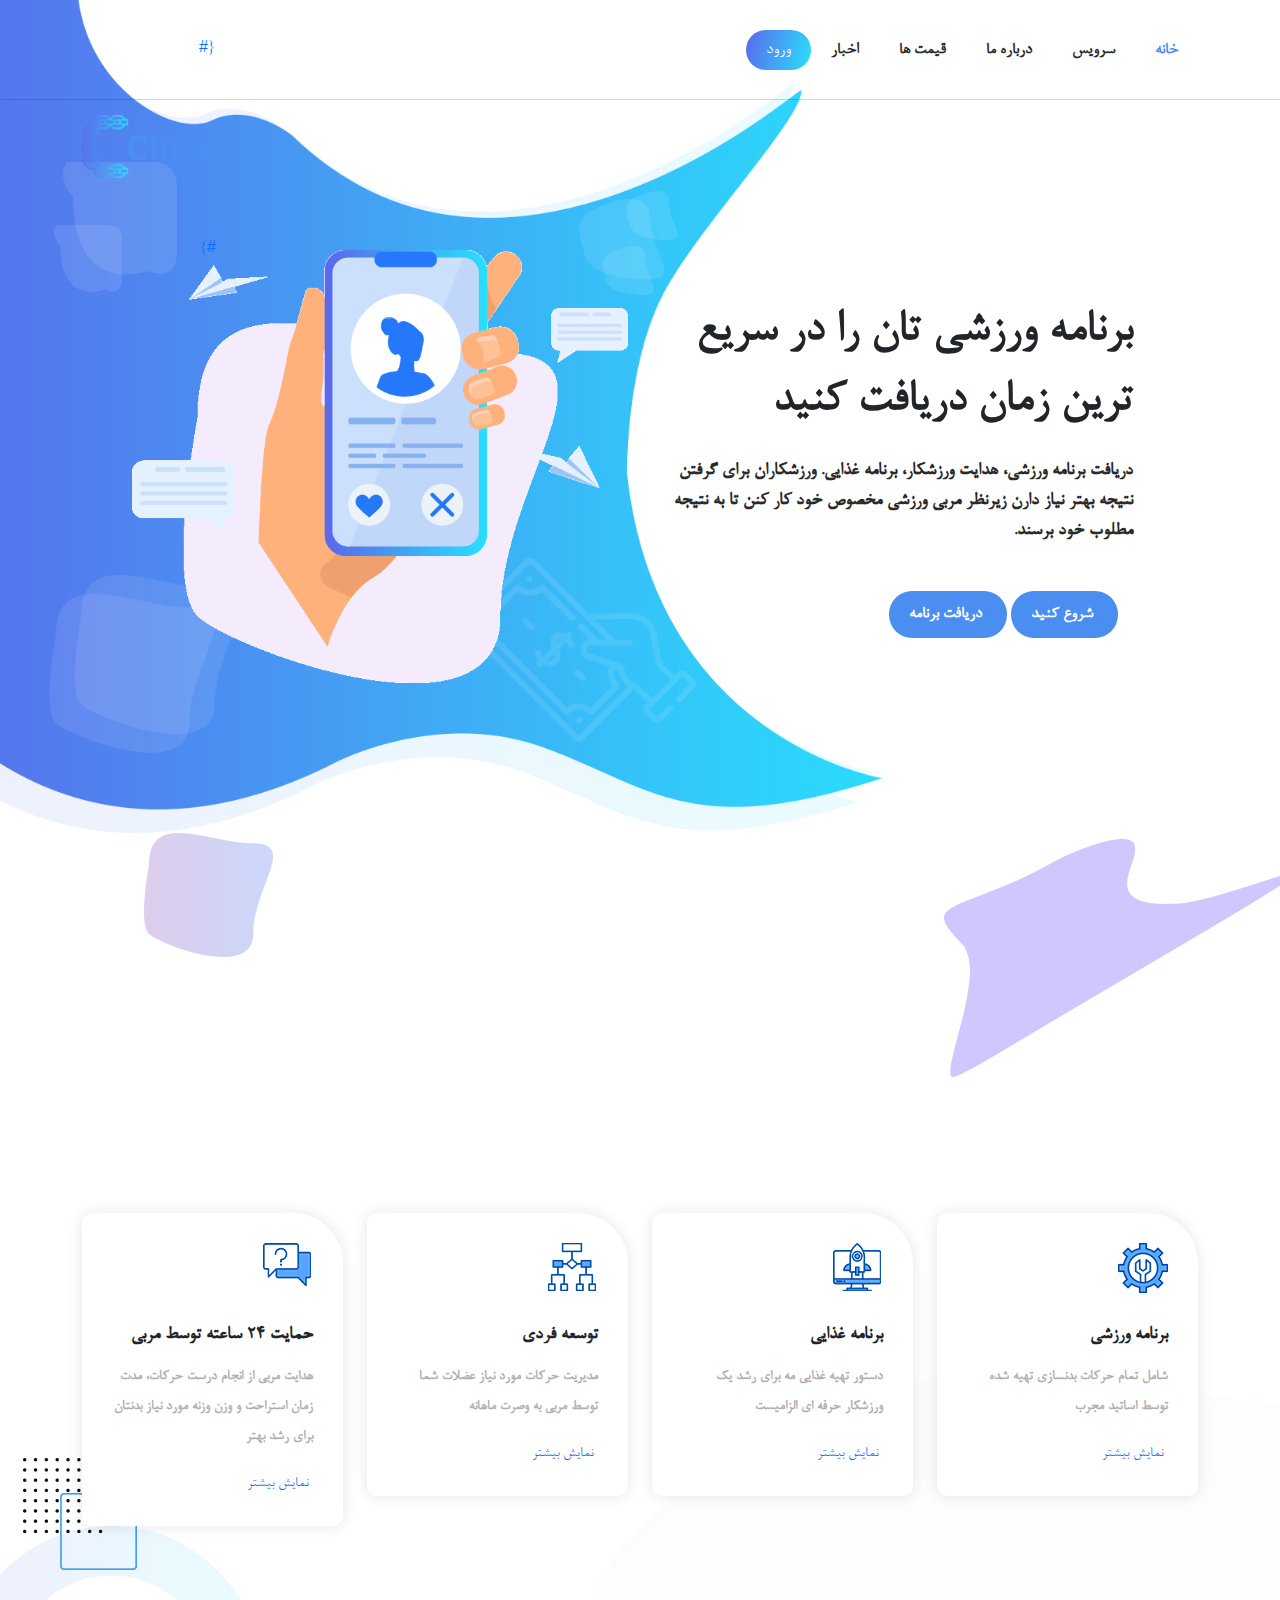
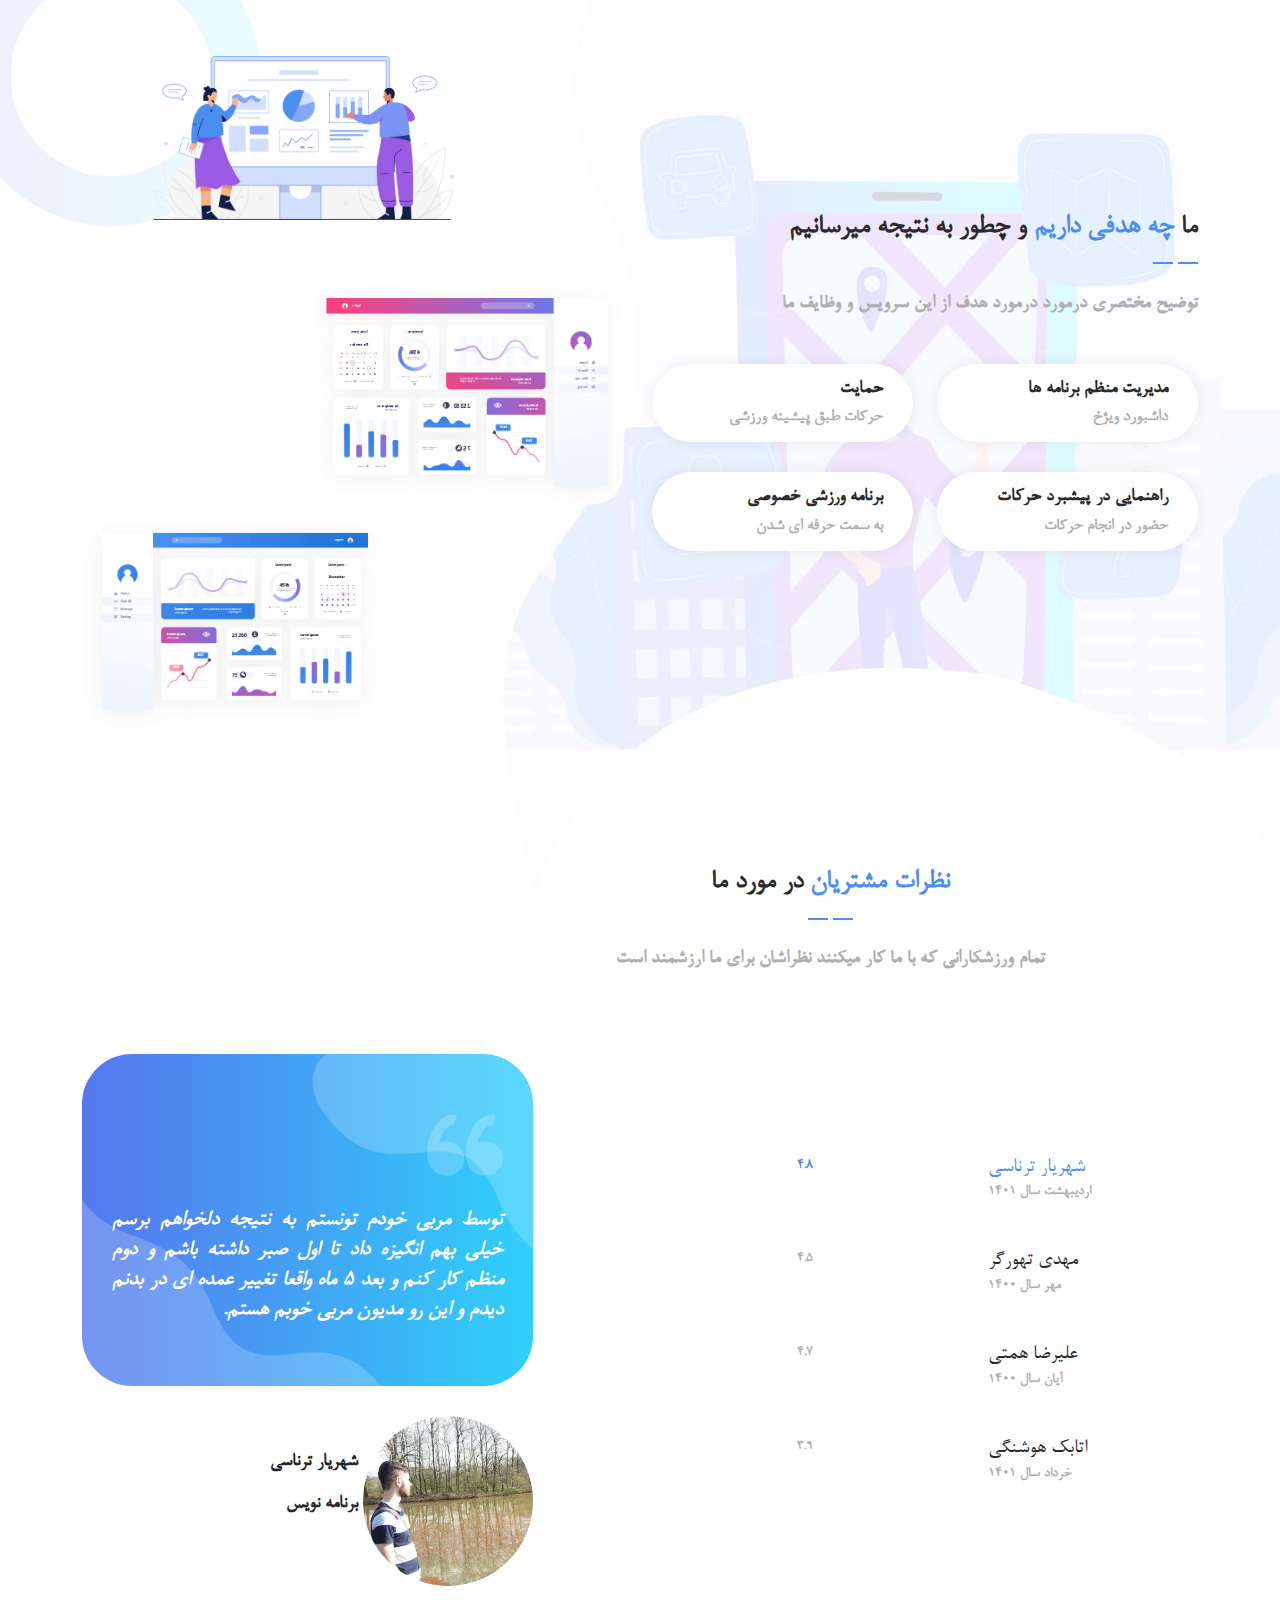
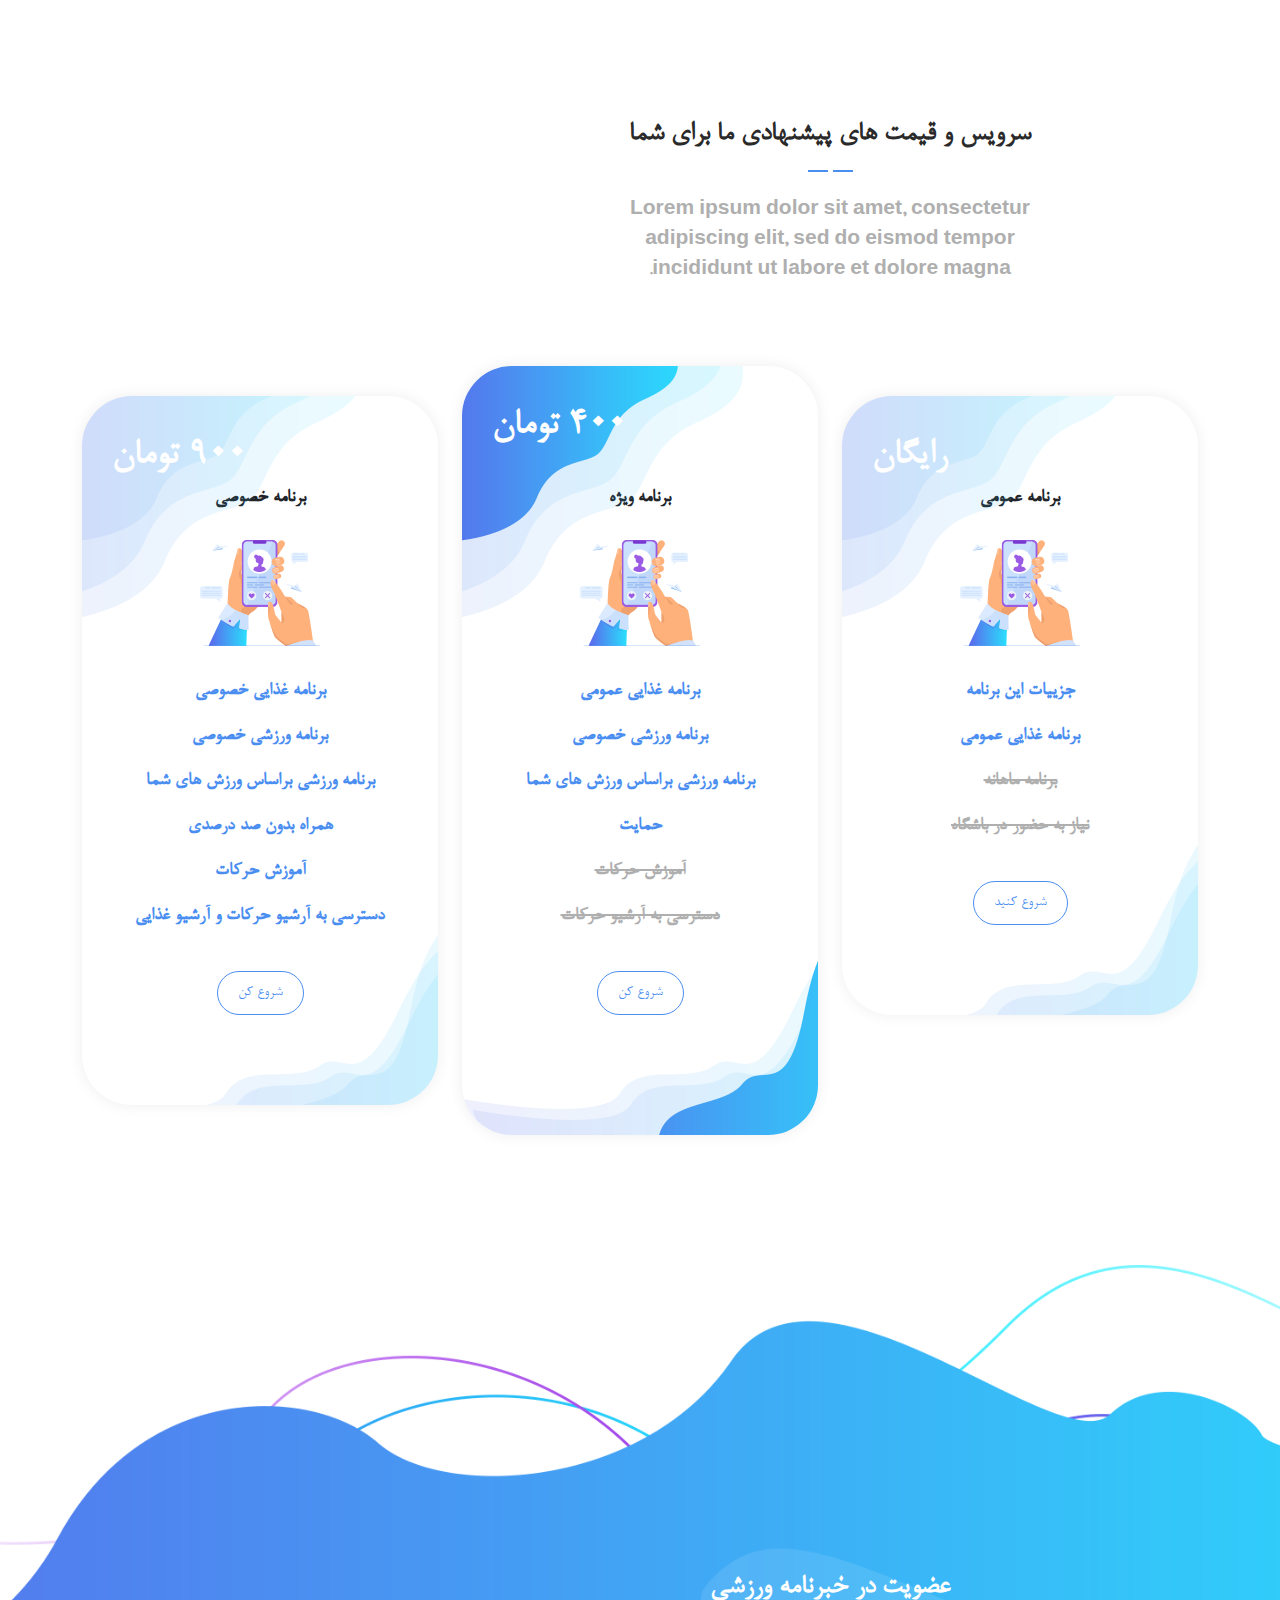
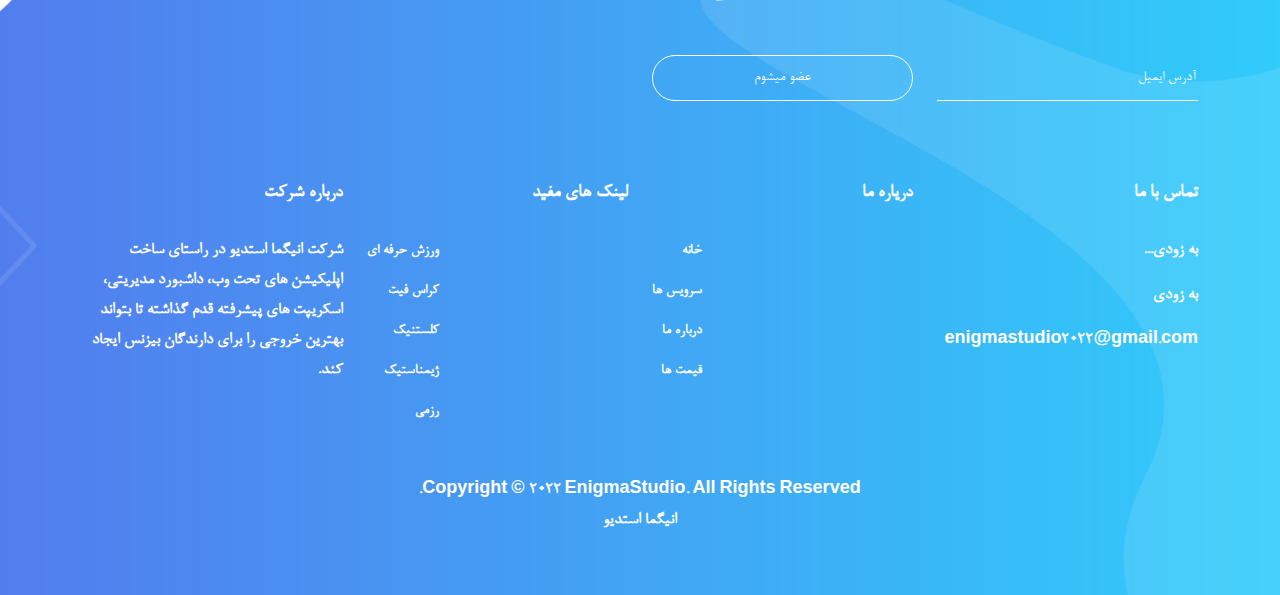
==== commit 16942e85: "add dashboard" ====
--- a/templates/index.html
+++ b/templates/index.html
@@ -35,7 +35,7 @@
                 <nav class="main-nav">
                     <!-- ***** Logo Start ***** -->
                     <a href="index.html" class="logo">
-                        {#                        <img src="/assets/site/images/logo.png" alt="Chain App Dev">#}
+                        {# <img src="/assets/site/images/logo.png" alt="Chain App Dev">#}
                     </a>
                     <!-- ***** Logo End ***** -->
                     <!-- ***** Menu Start ***** -->
@@ -46,8 +46,12 @@
                         <li class="scroll-to-section"><a href="#pricing">قیمت ها</a></li>
                         <li class="scroll-to-section"><a href="#newsletter">اخبار</a></li>
                         <li>
-                            <div class="gradient-button"><a id="modal_trigger" href="#modal"><i
-                                    class="fa fa-sign-in-alt"></i> ثبت نام</a></div>
+                            <div class="gradient-button">
+                                <a href="{% url "auth:login-page" %}">
+                                    <i class="fa fa-sign-in-alt"></i>
+                                    ورود
+                                </a>
+                            </div>
                         </li>
                     </ul>
                     <a class='menu-trigger'>
